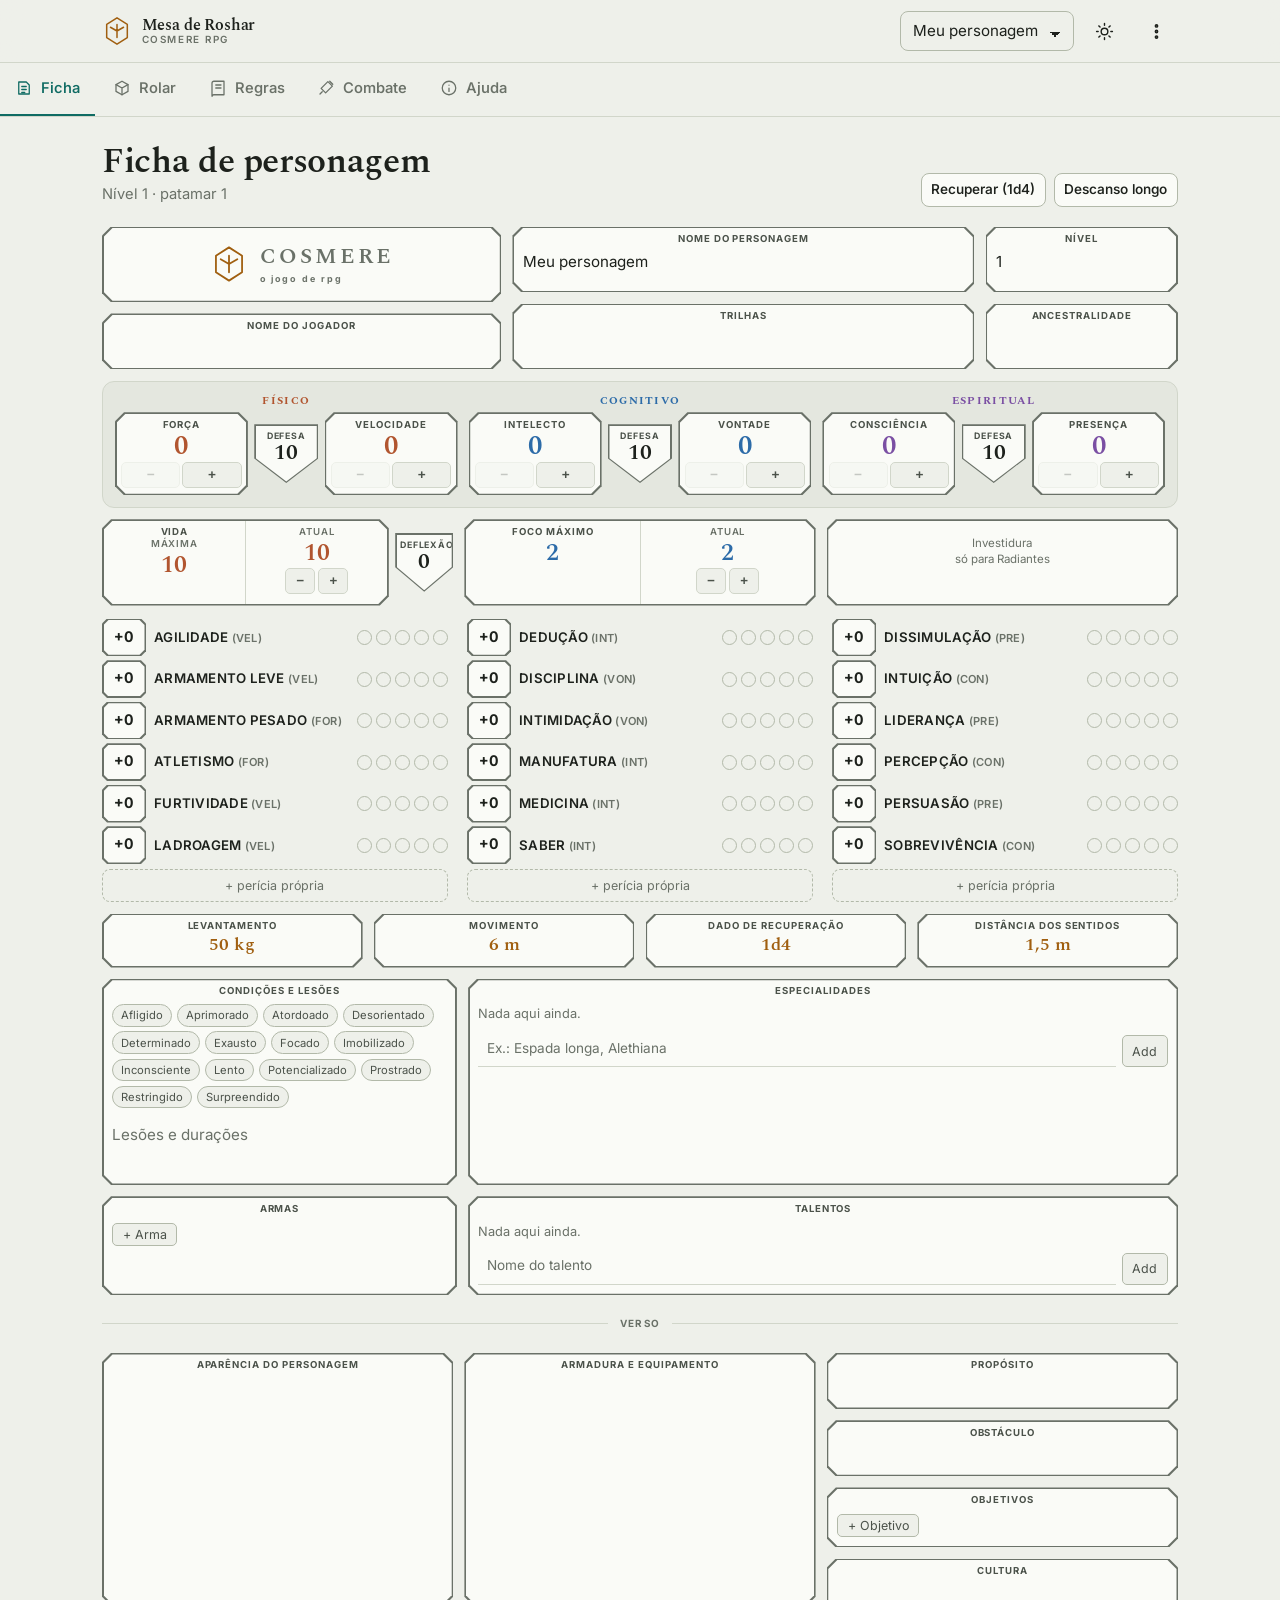
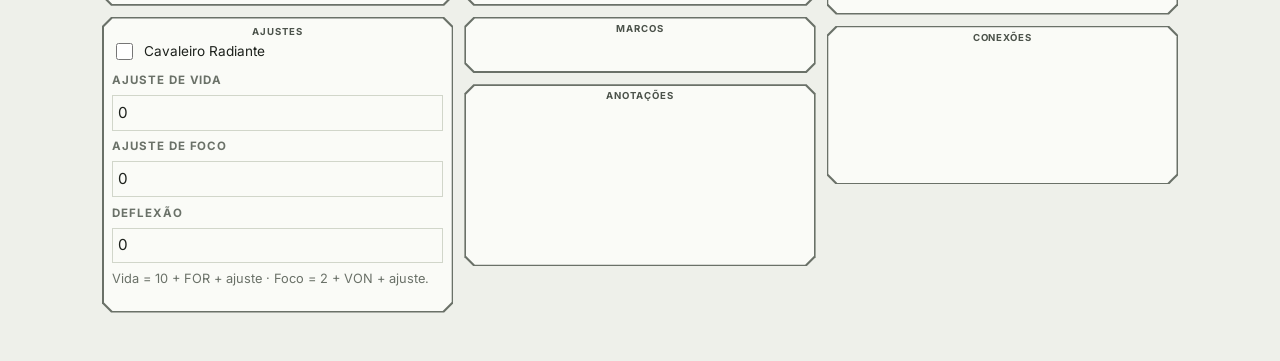
==== app.html @ bac9a742 "Fluxos passam a depender da ordem Radiante, não são todos os dez Cada ordem manipula exatamente dois" ====
<!DOCTYPE html>
<html lang="pt-BR" data-tema="claro">
<head>
<meta charset="utf-8">
<meta name="viewport" content="width=device-width, initial-scale=1, viewport-fit=cover">
<title>Mesa de Roshar</title>
<meta name="description" content="Ficha, rolador, regras e combate do Cosmere RPG, no seu navegador.">
<meta name="theme-color" content="#f6f2ea" media="(prefers-color-scheme: light)">
<meta name="theme-color" content="#17151a" media="(prefers-color-scheme: dark)">
<link rel="icon" href="assets/icone.svg" type="image/svg+xml">
<link rel="manifest" href="manifest.webmanifest">
<link rel="preconnect" href="https://fonts.googleapis.com">
<link rel="preconnect" href="https://fonts.gstatic.com" crossorigin>
<link rel="stylesheet" href="https://fonts.googleapis.com/css2?family=Spectral:ital,wght@0,500;0,600;1,500&amp;family=Inter:wght@400;500;600;700&amp;display=swap">
<link rel="stylesheet" href="assets/css/base.css?v=5">
<link rel="stylesheet" href="assets/css/componentes.css?v=5">
<link rel="stylesheet" href="assets/css/layout.css?v=5">
<link rel="stylesheet" href="assets/css/ficha.css?v=5">
<link rel="stylesheet" href="assets/css/folha.css?v=5">
<script>
  (function () {
    try {
      var salvo = localStorage.getItem('mesa-roshar:tema');
      var escuro = salvo ? salvo === 'escuro'
                         : matchMedia('(prefers-color-scheme: dark)').matches;
      document.documentElement.dataset.tema = escuro ? 'escuro' : 'claro';
    } catch (e) {}
  })();
</script>
</head>
<body>
<a class="pular-para-conteudo" href="#conteudo">Pular para o conteúdo</a>

<header class="cabecalho">
  <div class="envolto cabecalho__linha">
    <a class="marca" href="./">
      <svg class="marca__glifo" viewBox="0 0 32 32" fill="none" stroke="currentColor" stroke-width="1.6" aria-hidden="true">
        <path d="M16 2 27 9v14L16 30 5 23V9z" stroke-linejoin="round"/>
        <path d="M16 9v14M16 16l7-4M16 16l-7-4" stroke-linecap="round"/>
      </svg>
      <span class="marca__texto">
        <b>Mesa de Roshar</b>
        <span>Cosmere RPG</span>
      </span>
    </a>

    <div class="cabecalho__acoes">
      <label class="so-leitor-de-tela" for="seletor-ficha">Personagem ativo</label>
      <select id="seletor-ficha" style="max-width:190px;min-height:40px;padding-block:.35rem"></select>
      <button class="btn btn--fantasma tema" type="button" data-tema-alternar aria-label="Alternar tema claro e escuro">
        <svg class="tema__sol" viewBox="0 0 24 24" fill="none" stroke="currentColor" stroke-width="1.8" aria-hidden="true"><circle cx="12" cy="12" r="4.2"/><path d="M12 2v2M12 20v2M2 12h2M20 12h2M4.9 4.9l1.5 1.5M17.6 17.6l1.5 1.5M19.1 4.9l-1.5 1.5M6.4 17.6l-1.5 1.5" stroke-linecap="round"/></svg>
        <svg class="tema__lua" viewBox="0 0 24 24" fill="none" stroke="currentColor" stroke-width="1.8" aria-hidden="true"><path d="M20 14.5A8.5 8.5 0 0 1 9.5 4a8.5 8.5 0 1 0 10.5 10.5z" stroke-linejoin="round"/></svg>
      </button>
      <button class="btn btn--fantasma" type="button" data-acao="menu" aria-label="Abrir menu" style="width:44px;padding:0">
        <svg viewBox="0 0 24 24" fill="none" stroke="currentColor" stroke-width="2" aria-hidden="true" style="width:19px;height:19px">
          <circle cx="12" cy="5" r="1.4"/><circle cx="12" cy="12" r="1.4"/><circle cx="12" cy="19" r="1.4"/>
        </svg>
      </button>
    </div>
  </div>
</header>

<nav class="navegacao" id="navegacao" aria-label="Seções da mesa">
  <ul class="navegacao__lista envolto" role="tablist">
    <li role="presentation">
      <button class="navegacao__botao" type="button" role="tab" data-aba="ficha" aria-selected="true">
        <svg viewBox="0 0 24 24" fill="none" stroke="currentColor" stroke-width="1.7" aria-hidden="true"><path d="M5 4h10l4 4v12H5z" stroke-linejoin="round"/><path d="M9 10h6M9 14h6M9 18h4" stroke-linecap="round"/></svg>
        Ficha
      </button>
    </li>
    <li role="presentation">
      <button class="navegacao__botao" type="button" role="tab" data-aba="dados" aria-selected="false" tabindex="-1">
        <svg viewBox="0 0 24 24" fill="none" stroke="currentColor" stroke-width="1.7" aria-hidden="true"><path d="M12 3l8 4.5v9L12 21l-8-4.5v-9z" stroke-linejoin="round"/><path d="M12 12l8-4.5M12 12v9M12 12L4 7.5" stroke-linecap="round"/></svg>
        Rolar
      </button>
    </li>
    <li role="presentation">
      <button class="navegacao__botao" type="button" role="tab" data-aba="regras" aria-selected="false" tabindex="-1">
        <svg viewBox="0 0 24 24" fill="none" stroke="currentColor" stroke-width="1.7" aria-hidden="true"><path d="M4 5.5A2.5 2.5 0 0 1 6.5 3H20v18H6.5A2.5 2.5 0 0 0 4 23z" stroke-linejoin="round"/><path d="M9 8h7M9 12h7" stroke-linecap="round"/></svg>
        Regras
      </button>
    </li>
    <li role="presentation">
      <button class="navegacao__botao" type="button" role="tab" data-aba="combate" aria-selected="false" tabindex="-1">
        <svg viewBox="0 0 24 24" fill="none" stroke="currentColor" stroke-width="1.7" aria-hidden="true"><path d="M14.5 3.5l6 6-9 9-6-6z" stroke-linejoin="round"/><path d="M4 20l3-3M17 3l4 4" stroke-linecap="round"/></svg>
        Combate
      </button>
    </li>
    <li role="presentation">
      <button class="navegacao__botao" type="button" role="tab" data-aba="referencia" aria-selected="false" tabindex="-1">
        <svg viewBox="0 0 24 24" fill="none" stroke="currentColor" stroke-width="1.7" aria-hidden="true"><circle cx="12" cy="12" r="9"/><path d="M12 16.5v-4.2M12 8.2h.01" stroke-linecap="round"/></svg>
        Ajuda
      </button>
    </li>
  </ul>
</nav>

<main class="principal envolto" id="conteudo">
  <section class="painel" data-painel="ficha" role="tabpanel" tabindex="-1"></section>
  <section class="painel" data-painel="dados" role="tabpanel" tabindex="-1" hidden></section>
  <section class="painel" data-painel="regras" role="tabpanel" tabindex="-1" hidden></section>
  <section class="painel" data-painel="combate" role="tabpanel" tabindex="-1" hidden></section>
  <section class="painel" data-painel="referencia" role="tabpanel" tabindex="-1" hidden></section>
</main>

<!-- ---------------------------------------------------- construtor -->
<div class="construtor" id="construtor" hidden role="dialog" aria-modal="true" aria-label="Criar personagem">
  <div class="construtor__topo">
    <div class="envolto">
      <div class="construtor__linha">
        <button class="btn btn--fantasma" type="button" data-fechar aria-label="Fechar o construtor"
          style="width:40px;padding:0;min-height:40px">
          <svg viewBox="0 0 24 24" fill="none" stroke="currentColor" stroke-width="2" aria-hidden="true" style="width:18px;height:18px">
            <path d="M6 6l12 12M18 6L6 18" stroke-linecap="round"/></svg>
        </button>
        <h2 data-titulo>Criar personagem</h2>
        <span class="construtor__contagem" data-contagem></span>
      </div>
      <div class="trilho" data-trilho aria-hidden="true"></div>
    </div>
  </div>
  <div class="construtor__corpo" data-corpo></div>
  <div class="construtor__pe">
    <div class="envolto">
      <button class="btn" type="button" data-voltar>Voltar</button>
      <button class="btn btn--principal" type="button" data-avancar>Continuar</button>
    </div>
  </div>
</div>

<!-- ---------------------------------------------------- menu -->
<dialog id="menu">
  <div class="dialogo__cabeca"><h2>Menu</h2></div>
  <div class="dialogo__corpo">
    <div class="pilha">
      <button class="btn btn--principal" data-acao="construtor">Criar personagem (passo a passo)</button>
      <button class="btn btn--ambar" id="menu-rascunho" data-acao="retomar" hidden>Retomar criação pausada</button>
      <button class="btn" data-acao="ficha-branca">Ficha em branco</button>
      <button class="btn" data-acao="duplicar">Duplicar ficha atual</button>
      <hr style="border:none;border-top:1px solid var(--borda);margin:.25rem 0">
      <button class="btn" data-acao="exportar">Exportar tudo (backup)</button>
      <button class="btn" data-acao="importar">Importar backup</button>
      <button class="btn btn--perigo" data-acao="excluir">Excluir ficha atual</button>
    </div>
    <input type="file" id="arquivo-backup" accept=".json,application/json" hidden>
    <p class="campo__dica" style="margin-top:1rem">
      Tudo fica guardado neste aparelho. Faça um backup de vez em quando —
      e outro antes de limpar os dados do navegador.
    </p>
  </div>
  <div class="dialogo__pe">
    <button class="btn" type="button" data-acao="fechar-menu">Fechar</button>
  </div>
</dialog>

<div class="recado" id="recado" role="status" aria-live="polite" data-visivel="false"></div>

<script src="assets/js/tema.js?v=5"></script>
<script type="module" src="assets/js/app.js?v=5"></script>
</body>
</html>
---- assets/css/base.css ----
/* =========================================================================
   Guerra das Tempestades — base: tokens, reset e tipografia
   Paleta de pedra e âmbar. Nada de tela azul: o claro é pergaminho, o
   escuro é ardósia quente, e a luz das tempestades entra só como destaque.
   ========================================================================= */

:root{
  /* --- neutros (claro) ---
     Pedra, não pergaminho: Roshar é rocha lascada e tempestade. O viés
     verde-acinzentado tira o tom de papel velho e faz o âmbar saltar. */
  --papel:        #eef0ea;
  --papel-2:      #e4e7df;
  --superficie:   #fafbf7;
  --superficie-2: #e8ebe3;
  --borda:        #d1d6ca;
  --borda-forte:  #b2b9a9;
  --tinta:        #1d211c;
  --tinta-2:      #4b524a;
  --tinta-3:      #6a7168;

  /* --- acentos --- */
  --ambar:        #a05f10;   /* esferas infundidas */
  --ambar-claro:  #d99a3c;
  --ambar-fundo:  #f6ead2;
  --luz:          #0f6b63;   /* luz das tempestades */
  --luz-clara:    #2f9c93;
  --luz-fundo:    #dfeeeb;
  --granada:      #a3323f;
  --granada-fundo:#f8e4e4;
  --verde:        #3f7d4e;

  /* --- os três reinos, usados nas perícias e defesas --- */
  --fisico:       #b1552f;
  --cognitivo:    #2c6ba8;
  --espiritual:   #7a4fa3;

  /* --- forma --- */
  --r-p: 8px; --r-m: 12px; --r-g: 18px;
  --sombra-1: 0 1px 2px rgba(38,33,27,.06), 0 2px 8px rgba(38,33,27,.05);
  --sombra-2: 0 2px 6px rgba(38,33,27,.08), 0 12px 28px rgba(38,33,27,.09);
  --sombra-3: 0 8px 20px rgba(38,33,27,.12), 0 24px 60px rgba(38,33,27,.16);

  --largura: 1140px;
  --transicao: 160ms cubic-bezier(.2,.7,.3,1);

  /* fontes: o serif dá cara de livro, o sans segura a interface */
  --f-titulo: "Spectral", "Iowan Old Style", "Palatino Linotype", Georgia, serif;
  --f-texto: "Inter", system-ui, -apple-system, "Segoe UI", Roboto, sans-serif;
  --f-num: ui-monospace, "SF Mono", "Cascadia Mono", Menlo, monospace;

  color-scheme: light;
}

/* O tema escuro é ardósia quente, não azul-marinho. */
:root[data-tema="escuro"]{
  --papel:        #17151a;
  --papel-2:      #100e13;
  --superficie:   #201d25;
  --superficie-2: #282430;
  --borda:        #363040;
  --borda-forte:  #4a4356;
  --tinta:        #ece6df;
  --tinta-2:      #b3a99c;
  --tinta-3:      #948b80;

  --ambar:        #e3a44f;
  --ambar-claro:  #f0c078;
  --ambar-fundo:  #33260f;
  --luz:          #4fc4b8;
  --luz-clara:    #7ad9cf;
  --luz-fundo:    #10322f;
  --granada:      #e0707c;
  --granada-fundo:#3a1b20;
  --verde:        #6bbd7f;

  --fisico:       #e08a63;
  --cognitivo:    #79aee6;
  --espiritual:   #b48ede;

  --sombra-1: 0 1px 2px rgba(0,0,0,.4), 0 2px 8px rgba(0,0,0,.3);
  --sombra-2: 0 2px 6px rgba(0,0,0,.45), 0 12px 28px rgba(0,0,0,.4);
  --sombra-3: 0 8px 20px rgba(0,0,0,.5), 0 24px 60px rgba(0,0,0,.55);

  color-scheme: dark;
}

*,*::before,*::after{ box-sizing:border-box }
html{ -webkit-text-size-adjust:100% }
body{
  margin:0;
  background:var(--papel);
  color:var(--tinta);
  font-family:var(--f-texto);
  font-size:16px;
  line-height:1.6;
  -webkit-font-smoothing:antialiased;
  text-rendering:optimizeLegibility;
}
h1,h2,h3,h4{ font-family:var(--f-titulo); font-weight:600; line-height:1.2; margin:0; letter-spacing:-.01em }
h1{ font-size:clamp(2rem, 1.4rem + 2.6vw, 3.4rem) }
h2{ font-size:clamp(1.5rem, 1.2rem + 1.4vw, 2.2rem) }
h3{ font-size:1.2rem }
p{ margin:0 0 1em }
a{ color:var(--luz); text-decoration-thickness:1px; text-underline-offset:2px }
img,svg{ max-width:100%; display:block }

/* Sempre dá pra ver onde o teclado está. */
:focus-visible{ outline:2px solid var(--luz); outline-offset:2px; border-radius:4px }
:where(button,a,input,select,textarea):focus:not(:focus-visible){ outline:none }

.pular-para-conteudo{
  position:absolute; left:-9999px; top:0; z-index:999;
  background:var(--superficie); color:var(--tinta);
  padding:12px 18px; border-radius:0 0 var(--r-m) 0; box-shadow:var(--sombra-2);
}
.pular-para-conteudo:focus{ left:0 }

/* Quem pediu menos movimento, recebe menos movimento. */
@media (prefers-reduced-motion: reduce){
  *,*::before,*::after{ animation-duration:.01ms !important; animation-iteration-count:1 !important;
    transition-duration:.01ms !important; scroll-behavior:auto !important }
}

.so-leitor-de-tela{
  position:absolute; width:1px; height:1px; padding:0; margin:-1px;
  overflow:hidden; clip:rect(0 0 0 0); white-space:nowrap; border:0;
}
.num{ font-variant-numeric:tabular-nums }
---- assets/css/componentes.css ----
/* =========================================================================
   Componentes reutilizáveis
   ========================================================================= */

/* ---------- botões ---------- */
.btn{
  --btn-fundo: var(--superficie);
  --btn-borda: var(--borda-forte);
  --btn-cor: var(--tinta);
  display:inline-flex; align-items:center; justify-content:center; gap:.5em;
  font:inherit; font-weight:550; font-size:.95rem;
  padding:.62em 1.05em; min-height:44px;      /* alvo de toque confortável */
  background:var(--btn-fundo); color:var(--btn-cor);
  border:1px solid var(--btn-borda); border-radius:var(--r-p);
  cursor:pointer; transition:var(--transicao);
  transition-property:background-color,border-color,transform,box-shadow;
  white-space:nowrap; text-decoration:none;
}
.btn:hover{ background:var(--superficie-2); border-color:var(--tinta-3) }
.btn:active{ transform:translateY(1px) }
.btn[disabled],.btn[aria-disabled="true"]{ opacity:.45; pointer-events:none }

.btn--principal{ --btn-fundo:var(--luz); --btn-borda:var(--luz); --btn-cor:#fff }
.btn--principal:hover{ --btn-fundo:var(--luz-clara); --btn-borda:var(--luz-clara) }
:root[data-tema="escuro"] .btn--principal{ --btn-cor:#0a1f1d }

.btn--ambar{ --btn-fundo:var(--ambar); --btn-borda:var(--ambar); --btn-cor:#fff }
.btn--ambar:hover{ --btn-fundo:var(--ambar-claro); --btn-borda:var(--ambar-claro) }
:root[data-tema="escuro"] .btn--ambar{ --btn-cor:#2b1d06 }

.btn--fantasma{ --btn-fundo:transparent; --btn-borda:transparent }
.btn--fantasma:hover{ --btn-fundo:var(--superficie-2); --btn-borda:var(--borda) }
.btn--perigo{ --btn-cor:var(--granada); --btn-borda:color-mix(in srgb,var(--granada) 40%,transparent) }
.btn--perigo:hover{ --btn-fundo:var(--granada-fundo) }
.btn--pequeno{ min-height:34px; padding:.35em .7em; font-size:.85rem }

.btn--bloco{ width:100% }

/* ---------- cartões ---------- */
.cartao{
  background:var(--superficie); border:1px solid var(--borda);
  border-radius:var(--r-m); box-shadow:var(--sombra-1);
}
.cartao__cabeca{
  display:flex; align-items:center; gap:.6rem;
  padding:.85rem 1.1rem; border-bottom:1px solid var(--borda);
}
.cartao__cabeca h3{ font-size:.78rem; font-family:var(--f-texto); font-weight:700;
  text-transform:uppercase; letter-spacing:.09em; color:var(--tinta-3) }
.cartao__fonte{ margin-left:auto; font-size:.75rem; color:var(--tinta-3) }
.cartao__corpo{ padding:1.1rem }

/* ---------- campos ---------- */
.campo{ display:block }
.campo__rotulo{
  display:block; font-size:.72rem; font-weight:700; letter-spacing:.08em;
  text-transform:uppercase; color:var(--tinta-3); margin-bottom:.35rem;
}
.campo__dica{ font-size:.8rem; color:var(--tinta-3); margin-top:.35rem }
input,select,textarea{
  width:100%; font:inherit; font-size:.95rem; color:var(--tinta);
  background:var(--papel); border:1px solid var(--borda-forte);
  border-radius:var(--r-p); padding:.6em .75em; min-height:44px;
  transition:border-color var(--transicao), box-shadow var(--transicao);
}
textarea{ min-height:96px; resize:vertical; line-height:1.6 }
input:focus,select:focus,textarea:focus{
  outline:none; border-color:var(--luz);
  box-shadow:0 0 0 3px color-mix(in srgb, var(--luz) 20%, transparent);
}
input::placeholder,textarea::placeholder{ color:var(--tinta-3) }
select{
  appearance:none; padding-right:2.2rem; cursor:pointer;
  background-image:linear-gradient(45deg,transparent 50%,currentColor 50%),
                   linear-gradient(135deg,currentColor 50%,transparent 50%);
  background-position:calc(100% - 1.1rem) 1.25rem, calc(100% - .8rem) 1.25rem;
  background-size:5px 5px; background-repeat:no-repeat;
}

/* ---------- etiquetas ---------- */
.etiqueta{
  display:inline-flex; align-items:center; gap:.4em;
  font-size:.8rem; font-weight:600; padding:.28em .7em;
  border-radius:999px; border:1px solid var(--borda-forte);
  background:var(--superficie); color:var(--tinta-2);
}
.etiqueta--luz{ background:var(--luz-fundo); border-color:color-mix(in srgb,var(--luz) 45%,transparent); color:var(--luz) }
.etiqueta--ambar{ background:var(--ambar-fundo); border-color:color-mix(in srgb,var(--ambar) 45%,transparent); color:var(--ambar) }
.etiqueta--granada{ background:var(--granada-fundo); border-color:color-mix(in srgb,var(--granada) 45%,transparent); color:var(--granada) }

/* botão-etiqueta (alternável) */
.alternavel{
  font:inherit; cursor:pointer; min-height:36px;
  transition:var(--transicao); transition-property:background-color,border-color,color;
}
.alternavel:hover{ border-color:var(--tinta-3) }
.alternavel[aria-pressed="true"]{
  background:var(--luz); border-color:var(--luz); color:#fff;
}
:root[data-tema="escuro"] .alternavel[aria-pressed="true"]{ color:#0a1f1d }

/* ---------- estados vazios ---------- */
.vazio{ text-align:center; padding:2.5rem 1.25rem; color:var(--tinta-3) }
.vazio strong{ display:block; font-family:var(--f-titulo); font-size:1.15rem; color:var(--tinta-2); margin-bottom:.4rem }
.vazio p{ max-width:44ch; margin:0 auto 1rem; font-size:.9rem }

/* ---------- aviso ---------- */
.aviso{
  display:flex; gap:.75rem; padding:.85rem 1rem;
  border:1px solid color-mix(in srgb,var(--ambar) 35%,transparent);
  background:var(--ambar-fundo); border-radius:var(--r-m);
  font-size:.88rem; color:var(--tinta-2);
}
.aviso svg{ flex:none; width:20px; height:20px; color:var(--ambar) }

/* ---------- recado flutuante ---------- */
.recado{
  position:fixed; left:50%; bottom:calc(84px + env(safe-area-inset-bottom)); z-index:400;
  transform:translate(-50%,10px); opacity:0; pointer-events:none;
  background:var(--tinta); color:var(--papel);
  padding:.65rem 1.15rem; border-radius:999px; font-size:.88rem; font-weight:550;
  box-shadow:var(--sombra-3); transition:var(--transicao); transition-property:opacity,transform;
}
.recado[data-visivel="true"]{ opacity:1; transform:translate(-50%,0) }
@media (min-width:900px){ .recado{ bottom:24px } }

/* ---------- diálogo ---------- */
dialog{
  border:1px solid var(--borda); border-radius:var(--r-g); padding:0;
  background:var(--superficie); color:var(--tinta);
  box-shadow:var(--sombra-3); max-width:min(560px,calc(100vw - 2rem)); width:100%;
}
dialog::backdrop{ background:rgba(20,16,12,.55); backdrop-filter:blur(3px) }
.dialogo__cabeca{ display:flex; align-items:center; gap:.75rem; padding:1.1rem 1.25rem .5rem }
.dialogo__cabeca h2{ font-size:1.25rem }
.dialogo__corpo{ padding:.5rem 1.25rem 1.25rem }
.dialogo__pe{ display:flex; gap:.6rem; justify-content:flex-end; padding:0 1.25rem 1.25rem }

/* ---------- barra de progresso ---------- */
.medidor{ height:6px; background:var(--superficie-2); border-radius:99px; overflow:hidden }
.medidor > i{ display:block; height:100%; border-radius:99px; transition:width 320ms cubic-bezier(.2,.7,.3,1) }

/* O "×" de remover dentro de uma etiqueta precisa de área de toque própria,
   senão vira um alvo de 10 px. */
.etiqueta button{
  display:grid; place-items:center;
  width:22px; height:22px; margin:-2px -6px -2px 0;
  border:none; background:none; cursor:pointer;
  color:var(--tinta-3); font-size:1rem; line-height:1; border-radius:50%;
}
.etiqueta button:hover{ background:var(--granada-fundo); color:var(--granada) }
---- assets/css/layout.css ----
/* =========================================================================
   Layout: casca do site, navegação e grades
   ========================================================================= */

.envolto{ width:100%; max-width:var(--largura); margin-inline:auto; padding-inline:clamp(1rem,4vw,2rem) }

/* ---------- cabeçalho ---------- */
.cabecalho{
  position:sticky; top:0; z-index:100;
  background:color-mix(in srgb, var(--papel) 88%, transparent);
  backdrop-filter:saturate(1.4) blur(12px);
  border-bottom:1px solid var(--borda);
}
.cabecalho__linha{ display:flex; align-items:center; gap:1rem; height:62px }

.marca{ display:flex; align-items:center; gap:.6rem; text-decoration:none; color:inherit; flex:none }
.marca__glifo{ width:30px; height:30px; flex:none; color:var(--ambar) }
.marca__texto{ display:flex; flex-direction:column; line-height:1.05 }
.marca__texto b{ font-family:var(--f-titulo); font-size:1.02rem; font-weight:600; letter-spacing:-.01em }
.marca__texto span{ font-size:.62rem; text-transform:uppercase; letter-spacing:.16em; color:var(--tinta-3); font-weight:600 }

.cabecalho__acoes{ margin-left:auto; display:flex; align-items:center; gap:.5rem }

/* botão de tema */
.tema{ width:44px; height:44px; padding:0; border-radius:var(--r-p) }
.tema svg{ width:19px; height:19px }
:root:not([data-tema="escuro"]) .tema__lua{ display:none }
:root[data-tema="escuro"] .tema__sol{ display:none }

/* ---------- navegação do app ---------- */
.navegacao{ border-bottom:1px solid var(--borda); background:var(--papel) }
.navegacao__lista{
  display:flex; gap:.15rem; margin:0; padding:0; list-style:none;
  overflow-x:auto; scrollbar-width:none;
}
.navegacao__lista::-webkit-scrollbar{ display:none }
.navegacao__botao{
  display:flex; align-items:center; gap:.5rem;
  background:none; border:none; border-bottom:2px solid transparent;
  font:inherit; font-size:.92rem; font-weight:550; color:var(--tinta-3);
  padding:.85rem .95rem; cursor:pointer; white-space:nowrap;
  transition:color var(--transicao), border-color var(--transicao);
}
.navegacao__botao svg{ width:18px; height:18px; flex:none }
.navegacao__botao:hover{ color:var(--tinta) }
.navegacao__botao[aria-selected="true"]{ color:var(--luz); border-bottom-color:var(--luz) }

/* No celular a navegação vai pro rodapé, onde o polegar alcança. */
@media (max-width:719px){
  .navegacao{
    position:fixed; bottom:0; left:0; right:0; z-index:100;
    border-top:1px solid var(--borda); border-bottom:none;
    padding-bottom:env(safe-area-inset-bottom);
    background:color-mix(in srgb, var(--papel) 94%, transparent);
    backdrop-filter:blur(12px);
  }
  .navegacao__lista{ overflow:visible }
  .navegacao__botao{
    flex:1; flex-direction:column; gap:.15rem; padding:.5rem .2rem;
    font-size:.66rem; letter-spacing:.01em; border-bottom:none; border-top:2px solid transparent;
  }
  .navegacao__botao[aria-selected="true"]{ border-top-color:var(--luz) }
  .navegacao__botao svg{ width:21px; height:21px }
  body{ padding-bottom:72px }
}

/* ---------- painéis ---------- */
.principal{ padding-block:1.5rem 3rem }
.painel[hidden]{ display:none }
.painel{ animation:surgir 220ms cubic-bezier(.2,.7,.3,1) }
@keyframes surgir{ from{ opacity:0; transform:translateY(6px) } to{ opacity:1; transform:none } }

.painel__cabeca{ display:flex; align-items:flex-end; gap:1rem; flex-wrap:wrap; margin-bottom:1.25rem }
.painel__cabeca h2{ margin:0 }
.painel__cabeca p{ margin:0; color:var(--tinta-3); font-size:.92rem }
.painel__acoes{ margin-left:auto; display:flex; gap:.5rem; flex-wrap:wrap }

/* ---------- grades ---------- */
.grade{ display:grid; gap:1rem }
.grade--2{ grid-template-columns:repeat(auto-fit,minmax(260px,1fr)) }
.grade--3{ grid-template-columns:repeat(auto-fit,minmax(210px,1fr)) }
.grade--ficha{ grid-template-columns:1fr; align-items:start }
@media (min-width:980px){ .grade--ficha{ grid-template-columns:minmax(0,1.05fr) minmax(0,.95fr) } }

.linha{ display:flex; flex-wrap:wrap; gap:.5rem; align-items:center }
.pilha{ display:grid; gap:.75rem }

/* ---------- rodapé ---------- */
.rodape{ border-top:1px solid var(--borda); margin-top:3rem; padding-block:2rem 3rem; color:var(--tinta-3); font-size:.86rem }
.rodape a{ color:var(--tinta-2) }
.rodape__linha{ display:flex; gap:1.5rem; flex-wrap:wrap; align-items:center }

/* Numa tela estreita o seletor de personagem espremia os botões de ícone
   até 23 px de largura. O seletor encolhe; os botões, não. */
.cabecalho__acoes > .btn{ flex:none }
.cabecalho__acoes > select{ min-width:0; flex:1 1 auto }
@media (max-width:479px){
  .cabecalho__acoes > select{ max-width:120px }
  .marca__texto span{ display:none }
}
---- assets/css/ficha.css ----
/* =========================================================================
   Peças do jogo: recursos, atributos, perícias, dados, combate
   ========================================================================= */

/* ---------- vida / foco / investidura ---------- */
.vitais{ display:grid; grid-template-columns:repeat(3,1fr); gap:.65rem }
.vital{
  --cor:var(--tinta-2);
  position:relative; padding:.8rem .7rem .7rem; text-align:center;
  background:var(--superficie-2); border:1px solid var(--borda); border-radius:var(--r-m);
}
.vital--vida{ --cor:var(--fisico) }
.vital--foco{ --cor:var(--cognitivo) }
.vital--investidura{ --cor:var(--espiritual) }
.vital__nome{ display:block; font-size:.66rem; font-weight:700; letter-spacing:.1em; text-transform:uppercase; color:var(--tinta-3) }
.vital__valor{ display:block; font-size:1.9rem; font-weight:700; line-height:1.1; color:var(--cor); font-family:var(--f-titulo) }
.vital__max{ display:block; font-size:.75rem; color:var(--tinta-3); margin-bottom:.5rem }
.vital .medidor > i{ background:var(--cor) }
.vital__botoes{ display:flex; gap:.35rem; margin-top:.6rem }
.vital__botoes button{
  flex:1; min-height:36px; font-size:1.05rem; font-weight:700; line-height:1;
  background:var(--superficie); color:var(--tinta-2);
  border:1px solid var(--borda); border-radius:var(--r-p); cursor:pointer;
  transition:var(--transicao); transition-property:background-color,color,border-color;
}
.vital__botoes button:hover{ background:var(--cor); border-color:var(--cor); color:#fff }
.vital--desligado{ display:grid; place-items:center; color:var(--tinta-3); font-size:.75rem; text-align:center; line-height:1.4 }

/* ---------- atributos ---------- */
.atributos{ display:grid; grid-template-columns:repeat(3,1fr); gap:.6rem }
.atributo{
  --cor:var(--tinta-2);
  text-align:center; padding:.7rem .4rem; border-radius:var(--r-m);
  background:var(--superficie-2); border:1px solid var(--borda);
}
.atributo[data-reino="fisico"]{ --cor:var(--fisico) }
.atributo[data-reino="cognitivo"]{ --cor:var(--cognitivo) }
.atributo[data-reino="espiritual"]{ --cor:var(--espiritual) }
.atributo__nome{ display:block; font-size:.64rem; font-weight:700; letter-spacing:.09em; text-transform:uppercase; color:var(--tinta-3) }
.atributo__valor{ display:block; font-size:1.75rem; font-weight:700; line-height:1.15; color:var(--cor); font-family:var(--f-titulo) }
.atributo__botoes{ display:flex; gap:.3rem; margin-top:.45rem }
.atributo__botoes button{
  flex:1; min-height:32px; font-weight:700; line-height:1; font-size:.95rem;
  background:var(--superficie); color:var(--tinta-2);
  border:1px solid var(--borda); border-radius:6px; cursor:pointer; transition:var(--transicao);
}
.atributo__botoes button:hover:not([disabled]){ background:var(--cor); border-color:var(--cor); color:#fff }
.atributo__botoes button[disabled]{ opacity:.35; cursor:default }

/* ---------- defesas ---------- */
.defesas{ display:grid; grid-template-columns:repeat(3,1fr); gap:.6rem }
.defesa{
  --cor:var(--tinta-2);
  text-align:center; padding:.75rem .4rem; border-radius:var(--r-m);
  background:var(--superficie-2); border:1px solid var(--borda);
}
.defesa[data-reino="fisico"]{ --cor:var(--fisico) }
.defesa[data-reino="cognitivo"]{ --cor:var(--cognitivo) }
.defesa[data-reino="espiritual"]{ --cor:var(--espiritual) }
.defesa__nome{ display:block; font-size:.64rem; font-weight:700; letter-spacing:.09em; text-transform:uppercase; color:var(--tinta-3) }
.defesa__valor{ display:block; font-size:1.6rem; font-weight:700; color:var(--cor); font-family:var(--f-titulo); line-height:1.2 }

/* ---------- estatísticas menores ---------- */
.derivados{ display:grid; grid-template-columns:repeat(auto-fit,minmax(104px,1fr)); gap:.6rem }
.derivado{ padding:.6rem .7rem; border-radius:var(--r-p); background:var(--superficie-2); border:1px solid var(--borda) }
.derivado__nome{ display:block; font-size:.62rem; font-weight:700; letter-spacing:.08em; text-transform:uppercase; color:var(--tinta-3) }
.derivado__valor{ display:block; font-size:1rem; font-weight:650; color:var(--ambar) }

/* ---------- perícias ---------- */
.grupo-pericias + .grupo-pericias{ margin-top:1.1rem }
.grupo-pericias__titulo{
  font-size:.68rem; font-weight:700; letter-spacing:.1em; text-transform:uppercase;
  padding-left:.6rem; border-left:3px solid currentColor; margin-bottom:.4rem;
}
.grupo-pericias[data-reino="fisico"] .grupo-pericias__titulo{ color:var(--fisico) }
.grupo-pericias[data-reino="cognitivo"] .grupo-pericias__titulo{ color:var(--cognitivo) }
.grupo-pericias[data-reino="espiritual"] .grupo-pericias__titulo{ color:var(--espiritual) }
.grupo-pericias[data-reino="fluxo"] .grupo-pericias__titulo{ color:var(--ambar) }

.pericia{
  display:flex; align-items:center; gap:.6rem;
  padding:.3rem .5rem; border-radius:var(--r-p);
  transition:background-color var(--transicao);
}
.pericia:hover{ background:var(--superficie-2) }
.pericia__nome{ flex:1; min-width:0; font-size:.92rem; font-weight:500;
  overflow:hidden; text-overflow:ellipsis; white-space:nowrap }
.pericia__nome small{ color:var(--tinta-3); font-size:.68rem; font-weight:600; letter-spacing:.05em; margin-left:.35rem }

/* Os pontinhos mostram a graduação de relance, como na ficha de papel. */
.pericia__pontos{ display:flex; gap:3px; flex:none }
.pericia__pontos i{
  width:9px; height:9px; border-radius:50%;
  border:1.5px solid var(--borda-forte); background:transparent;
}
.pericia__pontos i.cheio{ background:var(--luz); border-color:var(--luz) }
.pericia__passos{ display:flex; gap:.2rem; flex:none }
.pericia__passos button{
  width:28px; height:28px; border-radius:6px; line-height:1; font-weight:700; font-size:.9rem;
  background:var(--superficie-2); color:var(--tinta-2); border:1px solid var(--borda); cursor:pointer;
  transition:var(--transicao);
}
.pericia__passos button:hover:not([disabled]){ background:var(--luz); border-color:var(--luz); color:#fff }
.pericia__passos button[disabled]{ opacity:.3; cursor:default }
.pericia__mod{
  flex:none; min-width:52px; padding:.35rem 0; text-align:center;
  font-weight:700; font-size:.92rem; border-radius:var(--r-p);
  background:var(--superficie-2); border:1px solid var(--borda-forte); color:var(--tinta);
  cursor:pointer; transition:var(--transicao); font-family:inherit;
}
button.pericia__mod:hover{ background:var(--luz); border-color:var(--luz); color:#fff }

/* ---------- resultado do dado ---------- */
.resultado{
  position:relative; overflow:hidden; text-align:center;
  padding:1.5rem 1rem; border-radius:var(--r-g);
  background:var(--superficie); border:1px solid var(--borda); box-shadow:var(--sombra-2);
}
.resultado::before{
  content:""; position:absolute; inset:0;
  background:radial-gradient(70% 90% at 50% -10%, color-mix(in srgb,var(--luz) 12%,transparent), transparent 70%);
}
.resultado > *{ position:relative }
.resultado__rotulo{ font-size:.8rem; font-weight:600; color:var(--tinta-3); letter-spacing:.02em; min-height:1.2em }
.resultado__total{ font-family:var(--f-titulo); font-size:clamp(3rem,2rem + 4vw,4.4rem); font-weight:600; line-height:1.05; color:var(--tinta) }
.resultado__conta{ font-size:.85rem; color:var(--tinta-2); font-family:var(--f-num) }
.resultado[data-critico="alto"] .resultado__total{ color:var(--ambar) }
.resultado[data-critico="baixo"] .resultado__total{ color:var(--granada) }
.resultado__selo{
  display:inline-flex; align-items:center; gap:.4rem; margin-top:.7rem;
  padding:.32rem .85rem; border-radius:999px; font-size:.8rem; font-weight:650;
}
.resultado__selo[data-tipo="O"]{ background:var(--ambar-fundo); color:var(--ambar); border:1px solid color-mix(in srgb,var(--ambar) 40%,transparent) }
.resultado__selo[data-tipo="C"]{ background:var(--granada-fundo); color:var(--granada); border:1px solid color-mix(in srgb,var(--granada) 40%,transparent) }

.teclado-dados{ display:grid; grid-template-columns:repeat(4,1fr); gap:.5rem }
.teclado-dados button{
  min-height:52px; font-weight:650; font-size:.95rem; font-family:inherit;
  background:var(--superficie); border:1px solid var(--borda); border-radius:var(--r-p);
  color:var(--tinta); cursor:pointer; transition:var(--transicao);
}
.teclado-dados button:hover{ background:var(--luz-fundo); border-color:var(--luz); color:var(--luz) }

.contadores{ display:flex; gap:.4rem; align-items:center }
.contadores__valor{ min-width:1.6rem; text-align:center; font-weight:700 }

.historico{ display:grid; gap:.4rem; max-height:340px; overflow:auto }
.historico__item{
  display:flex; align-items:center; gap:.75rem; padding:.5rem .7rem;
  background:var(--superficie-2); border:1px solid var(--borda); border-radius:var(--r-p);
}
.historico__total{ font-family:var(--f-titulo); font-size:1.25rem; font-weight:600; min-width:2.2rem; text-align:center; color:var(--luz) }
.historico__desc{ flex:1; min-width:0; font-size:.82rem; color:var(--tinta-2); line-height:1.35 }
.historico__desc b{ display:block; color:var(--tinta); font-size:.88rem; font-weight:600 }
.historico__hora{ font-size:.72rem; color:var(--tinta-3); flex:none }

/* ---------- busca de regras ---------- */
.busca{ position:relative }
.busca input{ padding-left:2.6rem }
.busca svg{ position:absolute; left:.85rem; top:50%; transform:translateY(-50%); width:18px; height:18px; color:var(--tinta-3); pointer-events:none }

.achado{ padding:.9rem 1rem; background:var(--superficie); border:1px solid var(--borda); border-radius:var(--r-m) }
.achado + .achado{ margin-top:.6rem }
.achado__cabeca{ display:flex; align-items:center; gap:.5rem; flex-wrap:wrap; margin-bottom:.5rem }
.achado__trecho{ font-size:.88rem; line-height:1.65; color:var(--tinta-2); white-space:pre-wrap;
  max-height:8.5em; overflow:hidden; transition:max-height 200ms }
.achado__trecho[data-aberto="true"]{ max-height:none }
.achado__trecho mark{ background:color-mix(in srgb,var(--ambar) 28%,transparent); color:inherit; border-radius:3px; padding:0 .15em; font-weight:600 }

/* ---------- combate ---------- */
.faixa-turno{
  display:flex; align-items:center; gap:.75rem;
  font-size:.7rem; font-weight:700; letter-spacing:.1em; text-transform:uppercase;
  color:var(--tinta-3); margin:1.1rem 0 .5rem;
}
.faixa-turno::after{ content:""; flex:1; height:1px; background:var(--borda) }

.combatente{
  display:flex; align-items:center; gap:.6rem; padding:.55rem .7rem;
  background:var(--superficie); border:1px solid var(--borda);
  border-left:3px solid var(--tinta-3); border-radius:var(--r-p);
}
.combatente + .combatente{ margin-top:.45rem }
.combatente[data-lado="pj"]{ border-left-color:var(--luz) }
.combatente[data-lado="pnj"]{ border-left-color:var(--fisico) }
.combatente[data-feito="true"]{ opacity:.5 }
.combatente__nome{ flex:1; min-width:0; font-weight:600; font-size:.92rem;
  overflow:hidden; text-overflow:ellipsis; white-space:nowrap }
.combatente__nome small{ display:block; font-weight:500; font-size:.7rem; color:var(--tinta-3) }
.combatente__vida{ display:flex; align-items:center; gap:.25rem; flex:none }
.combatente__vida input{ width:56px; min-height:34px; text-align:center; padding:.2rem; font-size:.85rem; font-weight:600 }
.combatente__vida span{ font-size:.75rem; color:var(--tinta-3) }
.combatente__icone{
  width:34px; height:34px; flex:none; display:grid; place-items:center;
  border-radius:var(--r-p); border:1px solid var(--borda); background:var(--superficie-2);
  color:var(--tinta-2); cursor:pointer; font-size:.9rem; transition:var(--transicao);
}
.combatente__icone:hover{ border-color:var(--tinta-3) }
.combatente__icone[aria-pressed="true"]{ background:var(--granada-fundo); border-color:var(--granada); color:var(--granada) }

/* ---------- construtor ---------- */
.construtor{ position:fixed; inset:0; z-index:300; background:var(--papel); display:flex; flex-direction:column }
.construtor[hidden]{ display:none }
.construtor__topo{ border-bottom:1px solid var(--borda); background:var(--superficie); padding:.85rem 0 }
.construtor__linha{ display:flex; align-items:center; gap:.75rem; margin-bottom:.7rem }
.construtor__linha h2{ font-size:1.15rem }
.construtor__contagem{ margin-left:auto; font-size:.78rem; color:var(--tinta-3); font-weight:600 }
.trilho{ display:flex; gap:3px }
.trilho i{ flex:1; height:4px; border-radius:99px; background:var(--borda); transition:background-color var(--transicao) }
.trilho i[data-estado="feito"]{ background:var(--luz) }
.trilho i[data-estado="agora"]{ background:var(--ambar) }
.construtor__corpo{ flex:1; overflow-y:auto; padding-block:1.5rem 2rem }
.construtor__pe{ border-top:1px solid var(--borda); background:var(--superficie);
  padding:.85rem 0 calc(.85rem + env(safe-area-inset-bottom)) }
.construtor__pe .envolto{ display:flex; gap:.65rem }
.construtor__pe .btn{ flex:1; min-height:48px }

.escolhas{ display:grid; gap:.7rem }
@media (min-width:700px){ .escolhas--duas{ grid-template-columns:1fr 1fr } }
.escolha{
  display:block; width:100%; text-align:left; cursor:pointer;
  padding:.95rem 1.05rem; border-radius:var(--r-m);
  background:var(--superficie); border:1px solid var(--borda); color:inherit;
  font:inherit; transition:var(--transicao);
  transition-property:border-color,background-color,box-shadow;
}
.escolha:hover{ border-color:var(--borda-forte); background:var(--superficie-2) }
.escolha[aria-pressed="true"]{
  border-color:var(--luz); background:var(--luz-fundo);
  box-shadow:inset 0 0 0 1px var(--luz);
}
.escolha__titulo{ display:flex; align-items:baseline; gap:.6rem; font-weight:650; font-size:1rem; font-family:var(--f-titulo) }
.escolha__fonte{ margin-left:auto; font-size:.72rem; color:var(--tinta-3); font-weight:500; font-family:var(--f-texto) }
.escolha__texto{ font-size:.87rem; color:var(--tinta-2); margin-top:.3rem; line-height:1.55 }
.escolha__meta{ font-size:.8rem; color:var(--luz); font-weight:600; margin-top:.4rem }

.placar{
  position:sticky; top:0; z-index:5; margin-bottom:1rem;
  display:flex; align-items:center; gap:.75rem; padding:.7rem .9rem;
  background:var(--superficie); border:1px solid var(--borda); border-radius:var(--r-m);
  box-shadow:var(--sombra-1);
}
.placar__valor{ font-family:var(--f-titulo); font-size:1.5rem; font-weight:600; line-height:1 }
.placar[data-estado="pronto"] .placar__valor{ color:var(--verde) }
.placar[data-estado="excedido"] .placar__valor{ color:var(--granada) }
.placar__rotulo{ font-size:.72rem; font-weight:700; letter-spacing:.08em; text-transform:uppercase; color:var(--tinta-3) }

.revisao dl{ display:grid; grid-template-columns:auto 1fr; gap:.45rem 1rem; margin:0; font-size:.92rem }
.revisao dt{ font-size:.7rem; font-weight:700; letter-spacing:.08em; text-transform:uppercase; color:var(--tinta-3); padding-top:.15rem }
.revisao dd{ margin:0; font-weight:600 }

/* ---------- zona de importação ---------- */
.solta{
  border:2px dashed var(--borda-forte); border-radius:var(--r-g);
  padding:2rem 1.25rem; text-align:center; transition:var(--transicao);
  background:var(--superficie-2);
}
.solta[data-ativo="true"]{ border-color:var(--luz); background:var(--luz-fundo) }
.solta svg{ width:34px; height:34px; margin:0 auto .75rem; color:var(--tinta-3) }

/* No celular os passos de +/− crescem: no meio da sessão ninguém quer errar
   o toque num alvo de 28 px. */
@media (max-width: 719px){
  .pericia__passos button{ width:36px; height:36px; font-size:1rem }
  .pericia__mod{ min-width:58px; padding-block:.5rem }
  .atributo__botoes button{ min-height:38px }
  .vital__botoes button{ min-height:40px }
  .combatente__icone{ width:38px; height:38px }
  .pericia{ padding-block:.4rem }
}
---- assets/css/folha.css ----
/* =========================================================================
   folha.css — a ficha no layout da ficha oficial

   A ficha impressa usa caixas de canto chanfrado, escudos para as defesas e
   uma faixa cinza atrás dos atributos. Reproduzimos isso com clip-path: a
   moldura é uma caixa chanfrada preenchida com a cor da linha, e dentro dela
   outra caixa chanfrada com a cor da superfície — a diferença de 1,5 px vira
   a borda.
   ========================================================================= */

.folha{ display:grid; gap:.7rem }

/* ---------- moldura chanfrada ---------- */
.moldura{
  --corte:9px;
  --chanfro:polygon(
    var(--corte) 0, calc(100% - var(--corte)) 0,
    100% var(--corte), 100% calc(100% - var(--corte)),
    calc(100% - var(--corte)) 100%, var(--corte) 100%,
    0 calc(100% - var(--corte)), 0 var(--corte));
  background:var(--tinta-3);
  clip-path:var(--chanfro);
  padding:1.5px;
}
.moldura > * {
  background:var(--superficie);
  clip-path:var(--chanfro);
  height:100%;
}
.moldura--pequena{ --corte:6px }

/* rótulo no topo da caixa, como na ficha impressa */
.rotulo{
  display:block; text-align:center;
  font-size:.6rem; font-weight:700; letter-spacing:.1em; text-transform:uppercase;
  color:var(--tinta-2); padding:.3rem .4rem .15rem; line-height:1.25;
}
.rotulo--fraco{ color:var(--tinta-3); font-weight:600 }

/* campo sem borda dentro de uma moldura */
.folha input,
.folha textarea{
  border:none; background:none; border-radius:0; min-height:0;
  padding:.15rem .55rem .45rem; width:100%; font-size:.95rem;
}
.folha input:focus,
.folha textarea:focus{ outline:2px solid var(--luz); outline-offset:-2px; box-shadow:none }
.folha textarea{ padding:.35rem .55rem; line-height:1.55; resize:none }

/* ---------- cabeçalho ---------- */
.folha__topo{ display:grid; gap:.7rem; grid-template-columns:1fr }
@media (min-width:820px){ .folha__topo{ grid-template-columns:minmax(0,.9fr) minmax(0,1.5fr) } }

.folha__marca{
  display:flex; align-items:center; gap:.75rem; justify-content:center;
  padding:.9rem 1rem;
}
.folha__marca svg{ width:38px; height:38px; flex:none; color:var(--ambar) }
.folha__marca b{
  font-family:var(--f-titulo); font-size:1.35rem; font-weight:600;
  letter-spacing:.14em; line-height:1; display:block;
}
.folha__marca span{
  display:block; font-size:.56rem; font-weight:700; letter-spacing:.24em;
  color:var(--tinta-3); margin-top:.25rem;
}
.folha__identidade{ display:grid; grid-template-columns:minmax(0,2.4fr) minmax(0,1fr); gap:.7rem }
.folha__pilha{ display:grid; gap:.7rem; align-content:start }

/* ---------- faixa dos atributos ---------- */
.faixa-atributos{
  display:grid; gap:.7rem; padding:.75rem;
  grid-template-columns:1fr; border-radius:var(--r-m);
  background:
    linear-gradient(var(--papel-2), var(--papel-2)),
    repeating-linear-gradient(112deg, transparent 0 14px, color-mix(in srgb,var(--tinta) 3%,transparent) 14px 15px);
  border:1px solid var(--borda);
}
@media (min-width:760px){ .faixa-atributos{ grid-template-columns:repeat(3,1fr) } }

.reino__nome{
  text-align:center; font-size:.68rem; font-weight:700;
  letter-spacing:.12em; text-transform:uppercase; margin-bottom:.35rem;
}
.reino[data-reino="fisico"] .reino__nome{ color:var(--fisico) }
.reino[data-reino="cognitivo"] .reino__nome{ color:var(--cognitivo) }
.reino[data-reino="espiritual"] .reino__nome{ color:var(--espiritual) }

.reino__linha{ display:grid; grid-template-columns:1fr auto 1fr; gap:.4rem; align-items:start }

.atr-caixa{ text-align:center }
.atr-caixa .rotulo{ padding-bottom:0 }
.atr-caixa__valor{
  display:block; font-family:var(--f-titulo); font-size:1.7rem; font-weight:600;
  line-height:1.1; padding-top:.1rem;
}
.reino[data-reino="fisico"] .atr-caixa__valor{ color:var(--fisico) }
.reino[data-reino="cognitivo"] .atr-caixa__valor{ color:var(--cognitivo) }
.reino[data-reino="espiritual"] .atr-caixa__valor{ color:var(--espiritual) }
.atr-caixa__passos{ display:flex; gap:2px; padding:0 .3rem .35rem }
.atr-caixa__passos button{
  flex:1; min-height:26px; font-weight:700; font-size:.85rem; line-height:1;
  border:1px solid var(--borda); background:var(--papel);
  color:var(--tinta-2); border-radius:5px; cursor:pointer; transition:var(--transicao);
}
.atr-caixa__passos button:hover:not([disabled]){ background:var(--tinta-3); border-color:var(--tinta-3); color:var(--superficie) }
.atr-caixa__passos button[disabled]{ opacity:.3; cursor:default }

/* escudo das defesas e da deflexão */
.escudo{
  --corte:7px;
  align-self:center; width:64px; padding:1.5px;
  background:var(--tinta-3);
  clip-path:polygon(0 0, 100% 0, 100% 58%, 50% 100%, 0 58%);
}
.escudo > div{
  background:var(--superficie); height:100%;
  clip-path:polygon(0 0, 100% 0, 100% 58%, 50% 100%, 0 58%);
  padding-bottom:1rem; text-align:center;
}
.escudo .rotulo{ padding:.25rem .2rem 0; font-size:.55rem }
.escudo__valor{
  display:block; font-family:var(--f-titulo); font-size:1.35rem;
  font-weight:600; line-height:1.15;
}
.escudo--deflexao{ width:58px }

/* ---------- vida, foco, investidura ---------- */
.recursos-folha{ display:grid; gap:.7rem; grid-template-columns:1fr }
@media (min-width:760px){ .recursos-folha{ grid-template-columns:repeat(3,1fr) } }

.recurso-folha{ display:flex; align-items:stretch; gap:.4rem }
.recurso-folha > .moldura{ flex:1 }
.recurso-folha__par{ display:grid; grid-template-columns:1fr 1fr; height:100% }
.recurso-folha__lado{ text-align:center; padding-bottom:.35rem }
.recurso-folha__lado + .recurso-folha__lado{ border-left:1px solid var(--borda) }
.recurso-folha__valor{
  display:block; font-family:var(--f-titulo); font-size:1.5rem; font-weight:600; line-height:1.15;
}
.recurso-folha--vida .recurso-folha__valor{ color:var(--fisico) }
.recurso-folha--foco .recurso-folha__valor{ color:var(--cognitivo) }
.recurso-folha--investidura .recurso-folha__valor{ color:var(--espiritual) }
.recurso-folha__passos{ display:flex; gap:3px; justify-content:center; padding:0 .3rem .3rem }
.recurso-folha__passos button{
  width:30px; min-height:26px; font-weight:700; line-height:1;
  border:1px solid var(--borda); background:var(--papel);
  color:var(--tinta-2); border-radius:5px; cursor:pointer; transition:var(--transicao);
}
.recurso-folha__passos button:hover{ background:var(--tinta-3); border-color:var(--tinta-3); color:var(--superficie) }
.recurso-folha--desligado{ display:grid; place-items:center; padding:.9rem .5rem;
  font-size:.72rem; color:var(--tinta-3); text-align:center; line-height:1.4 }

/* ---------- perícias ---------- */
.pericias-folha{ display:grid; gap:.7rem 1.2rem; grid-template-columns:1fr }
@media (min-width:700px){ .pericias-folha{ grid-template-columns:1fr 1fr } }
@media (min-width:1040px){ .pericias-folha{ grid-template-columns:repeat(3,1fr) } }

.linha-pericia{ display:flex; align-items:center; gap:.5rem; padding:.12rem 0 }
.linha-pericia__mod{
  --corte:5px;
  flex:none; width:44px; padding:1.5px;
  background:var(--tinta-3);
  clip-path:var(--chanfro-p, polygon(5px 0,calc(100% - 5px) 0,100% 5px,100% calc(100% - 5px),calc(100% - 5px) 100%,5px 100%,0 calc(100% - 5px),0 5px));
  cursor:pointer; border:none; font:inherit; transition:var(--transicao);
}
.linha-pericia__mod span{
  display:block; background:var(--superficie);
  clip-path:inherit; padding:.35rem 0; text-align:center;
  font-weight:700; font-size:.92rem; color:var(--tinta);
}
.linha-pericia__mod:hover{ background:var(--luz) }
.linha-pericia__mod:hover span{ background:var(--luz-fundo); color:var(--luz) }
.linha-pericia__nome{
  flex:1; min-width:0; font-size:.83rem; font-weight:600;
  letter-spacing:.02em; text-transform:uppercase;
  overflow:hidden; text-overflow:ellipsis; white-space:nowrap;
}
.linha-pericia__nome small{ font-weight:600; color:var(--tinta-3) }
.linha-pericia__circulos{ display:flex; gap:4px; flex:none }
.linha-pericia__circulos button{
  width:15px; height:15px; padding:0; border-radius:50%;
  border:1.5px solid var(--borda-forte); background:transparent;
  cursor:pointer; transition:var(--transicao);
}
.linha-pericia__circulos button[aria-pressed="true"]{ background:var(--luz); border-color:var(--luz) }
.linha-pericia__circulos button:hover{ border-color:var(--luz) }

.linha-pericia--propria .linha-pericia__nome{ display:flex; gap:.3rem; align-items:center }
.linha-pericia--propria input{
  border-bottom:1px solid var(--borda-forte); padding:.1rem .2rem;
  font-size:.83rem; text-transform:uppercase; min-width:0;
}
.linha-pericia--propria select{
  min-height:28px; padding:.1rem 1.4rem .1rem .35rem; font-size:.72rem;
  width:auto; background-position:calc(100% - .7rem) .8rem, calc(100% - .45rem) .8rem;
}
.botao-propria{
  width:100%; margin-top:.2rem; padding:.35rem; font:inherit; font-size:.78rem;
  color:var(--tinta-3); background:none; cursor:pointer;
  border:1px dashed var(--borda-forte); border-radius:var(--r-p);
  transition:var(--transicao);
}
.botao-propria:hover{ color:var(--luz); border-color:var(--luz) }

/* ---------- derivados ---------- */
.derivados-folha{ display:grid; gap:.7rem; grid-template-columns:1fr 1fr }
@media (min-width:820px){ .derivados-folha{ grid-template-columns:repeat(4,1fr) } }
.derivado-folha{ text-align:center; padding-bottom:.5rem }
.derivado-folha__valor{
  display:block; font-family:var(--f-titulo); font-size:1.15rem;
  font-weight:600; color:var(--ambar); line-height:1.3;
}

/* ---------- caixas grandes ---------- */
.caixas-folha{ display:grid; gap:.7rem; grid-template-columns:1fr }
@media (min-width:820px){
  .caixas-folha--12{ grid-template-columns:minmax(0,1fr) minmax(0,2fr) }
  .caixas-folha--111{ grid-template-columns:repeat(3,1fr) }
}
.caixa-folha__corpo{ padding:.15rem .55rem .55rem }

/* condições como etiquetas alternáveis dentro da caixa */
.condicoes-folha{ display:flex; flex-wrap:wrap; gap:.3rem; padding:.3rem .55rem .6rem }
.condicoes-folha button{
  font-size:.7rem; padding:.2rem .5rem; border-radius:999px;
  border:1px solid var(--borda-forte); background:var(--papel);
  color:var(--tinta-2); cursor:pointer; font-family:inherit; transition:var(--transicao);
}
.condicoes-folha button[aria-pressed="true"]{
  background:var(--granada); border-color:var(--granada); color:#fff;
}

/* armas */
.arma-folha{ display:grid; gap:.3rem; padding:.45rem .55rem;
  grid-template-columns:minmax(0,2fr) minmax(0,1.4fr) 60px auto }
.arma-folha + .arma-folha{ border-top:1px solid var(--borda) }
.arma-folha input,
.arma-folha select{
  border-bottom:1px solid var(--borda); font-size:.82rem; padding:.15rem .2rem; min-height:30px;
}
.arma-folha select{ background-position:calc(100% - .7rem) .85rem, calc(100% - .45rem) .85rem }
.arma-folha__acoes{ display:flex; gap:.25rem }
.arma-folha__acoes button{
  padding:.2rem .45rem; font-size:.72rem; border-radius:5px; cursor:pointer;
  border:1px solid var(--borda-forte); background:var(--papel); color:var(--tinta-2);
  font-family:inherit; transition:var(--transicao);
}
.arma-folha__acoes button:hover{ background:var(--luz); border-color:var(--luz); color:#fff }
.arma-folha__cabecalho{
  display:grid; grid-template-columns:minmax(0,2fr) minmax(0,1.4fr) 60px auto;
  gap:.3rem; padding:.3rem .55rem 0;
  font-size:.58rem; font-weight:700; letter-spacing:.08em;
  text-transform:uppercase; color:var(--tinta-3);
}

/* lista de etiquetas (especialidades, talentos) */
.etiquetas-folha{ display:flex; flex-wrap:wrap; gap:.3rem; padding:.3rem .55rem }
.entrada-folha{ display:flex; gap:.35rem; padding:.35rem .55rem .55rem }
.entrada-folha input{ border-bottom:1px solid var(--borda); font-size:.85rem }
.entrada-folha button{
  flex:none; padding:.2rem .6rem; font-size:.78rem; border-radius:5px; cursor:pointer;
  border:1px solid var(--borda-forte); background:var(--papel); color:var(--tinta-2);
  font-family:inherit; transition:var(--transicao);
}
.entrada-folha button:hover{ background:var(--luz); border-color:var(--luz); color:#fff }

/* ---------- objetivos, com os três círculos de progresso ---------- */
.objetivo-folha{ display:flex; align-items:center; gap:.5rem; padding:.15rem .55rem }
.objetivo-folha input{ border-bottom:1px solid var(--borda); font-size:.85rem; padding:.15rem .2rem }
.objetivo-folha__marcas{ display:flex; gap:4px; flex:none }
.objetivo-folha__marcas button{
  width:14px; height:14px; padding:0; border-radius:50%;
  border:1.5px solid var(--borda-forte); background:transparent;
  cursor:pointer; transition:var(--transicao);
}
.objetivo-folha__marcas button[aria-pressed="true"]{ background:var(--ambar); border-color:var(--ambar) }
.objetivo-folha__tirar{
  flex:none; width:20px; height:20px; padding:0; border:none; background:none;
  color:var(--tinta-3); cursor:pointer; border-radius:50%; line-height:1;
}
.objetivo-folha__tirar:hover{ background:var(--granada-fundo); color:var(--granada) }

/* ---------- separador de página, como o verso da ficha ---------- */
.folha__verso{
  display:flex; align-items:center; gap:.75rem; margin-top:.6rem;
  font-size:.62rem; font-weight:700; letter-spacing:.14em;
  text-transform:uppercase; color:var(--tinta-3);
}
.folha__verso::before,
.folha__verso::after{ content:""; flex:1; height:1px; background:var(--borda) }

@media (max-width:520px){
  .arma-folha,
  .arma-folha__cabecalho{ grid-template-columns:1fr 1fr }
  .arma-folha__acoes{ grid-column:1/-1 }
  .linha-pericia__circulos button{ width:18px; height:18px }
  .atr-caixa__passos button{ min-height:32px }
  .recurso-folha__passos button{ min-height:32px }
}

/* O círculo de graduação é pequeno de propósito — é assim na ficha impressa.
   Quem cresce é a área de toque: o ::after ocupa a folga entre os círculos
   sem invadir o vizinho, então o dedo acerta sem o desenho mudar. */
.linha-pericia__circulos button,
.objetivo-folha__marcas button{ position:relative }
.linha-pericia__circulos button::after,
.objetivo-folha__marcas button::after{
  content:""; position:absolute; inset:-8px -2px;
}
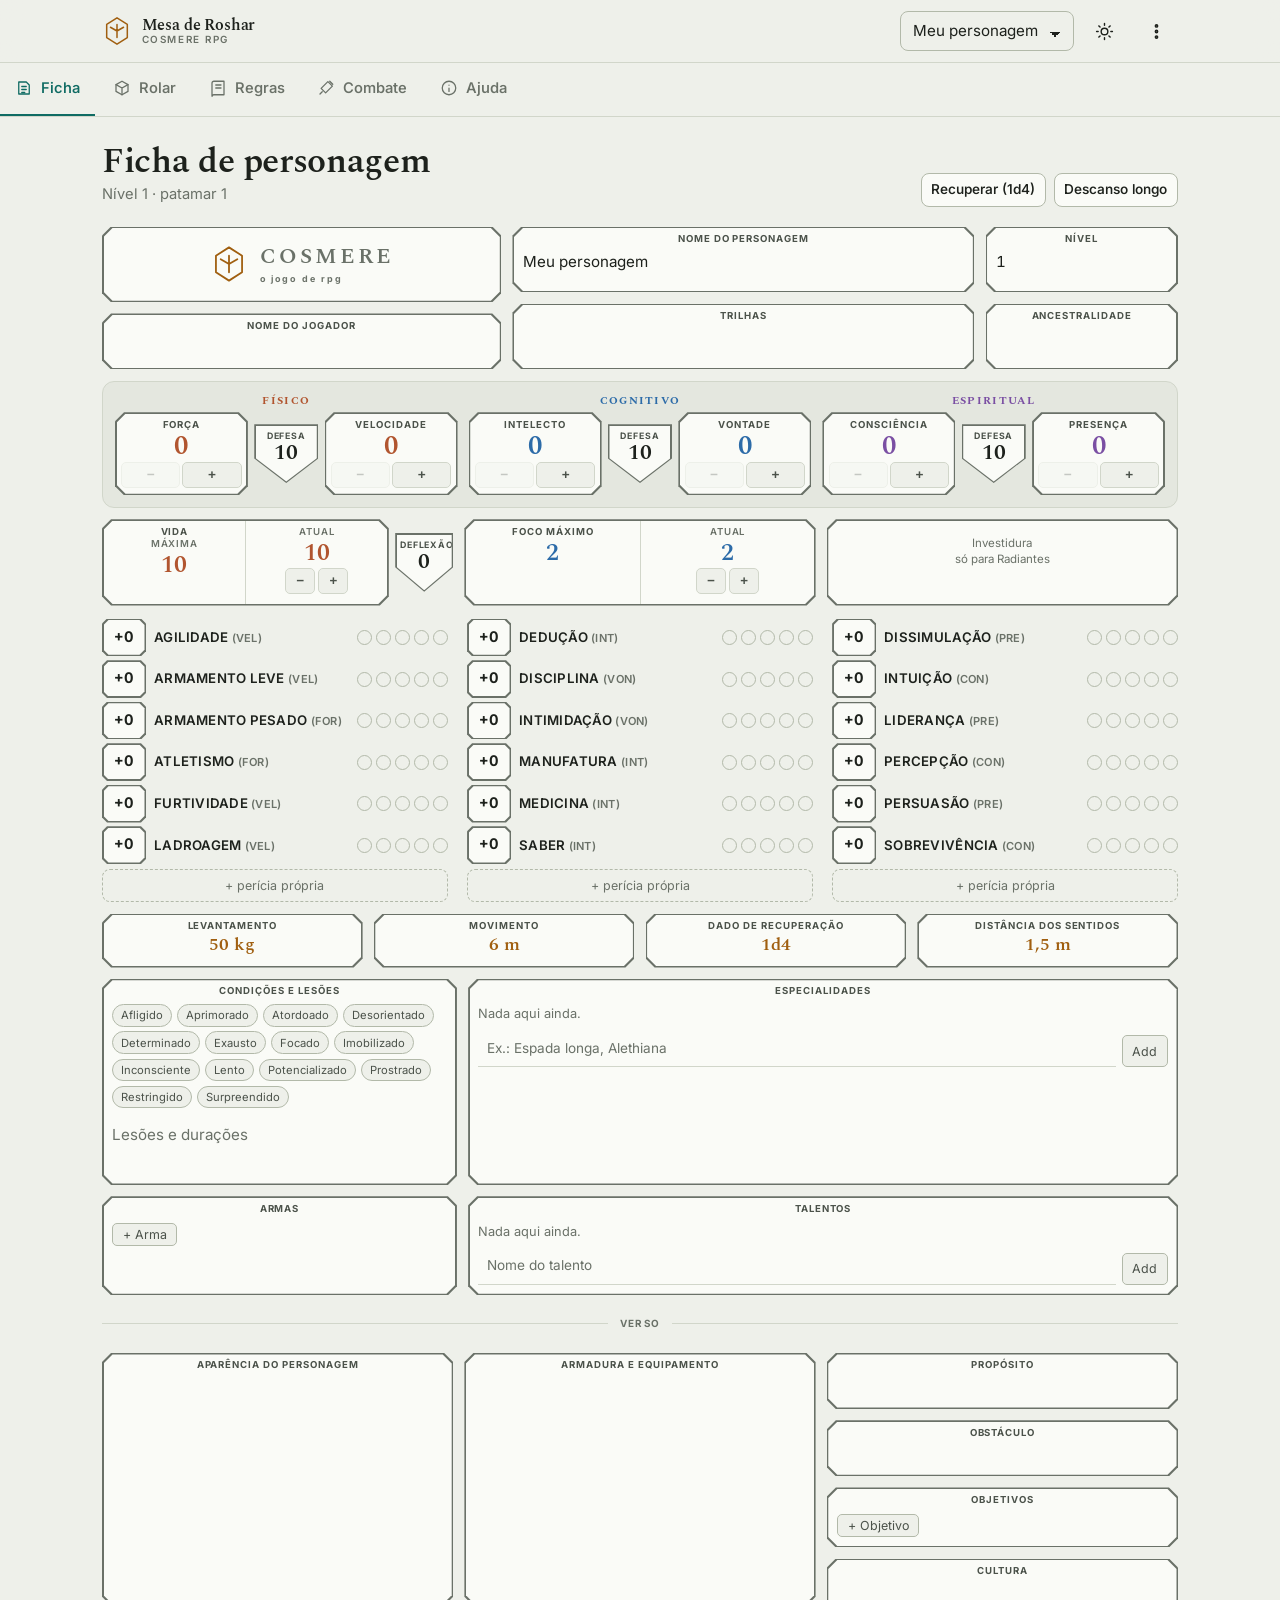
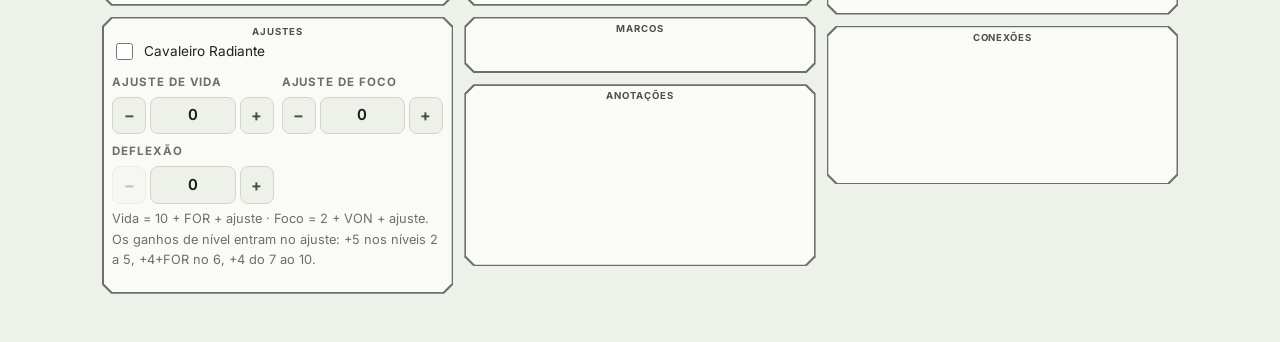
==== commit 26734fab: "Conserta a digitação nos campos numéricos da ficha Digitar em "ajuste de vida" jogava o dígito para " ====
--- a/app.html
+++ b/app.html
@@ -12,11 +12,11 @@
 <link rel="preconnect" href="https://fonts.googleapis.com">
 <link rel="preconnect" href="https://fonts.gstatic.com" crossorigin>
 <link rel="stylesheet" href="https://fonts.googleapis.com/css2?family=Spectral:ital,wght@0,500;0,600;1,500&amp;family=Inter:wght@400;500;600;700&amp;display=swap">
-<link rel="stylesheet" href="assets/css/base.css?v=5">
-<link rel="stylesheet" href="assets/css/componentes.css?v=5">
-<link rel="stylesheet" href="assets/css/layout.css?v=5">
-<link rel="stylesheet" href="assets/css/ficha.css?v=5">
-<link rel="stylesheet" href="assets/css/folha.css?v=5">
+<link rel="stylesheet" href="assets/css/base.css?v=6">
+<link rel="stylesheet" href="assets/css/componentes.css?v=6">
+<link rel="stylesheet" href="assets/css/layout.css?v=6">
+<link rel="stylesheet" href="assets/css/ficha.css?v=6">
+<link rel="stylesheet" href="assets/css/folha.css?v=6">
 <script>
   (function () {
     try {
@@ -155,7 +155,7 @@
 
 <div class="recado" id="recado" role="status" aria-live="polite" data-visivel="false"></div>
 
-<script src="assets/js/tema.js?v=5"></script>
-<script type="module" src="assets/js/app.js?v=5"></script>
+<script src="assets/js/tema.js?v=6"></script>
+<script type="module" src="assets/js/app.js?v=6"></script>
 </body>
 </html>
--- a/assets/css/folha.css
+++ b/assets/css/folha.css
@@ -307,3 +307,26 @@
 .objetivo-folha__marcas button::after{
   content:""; position:absolute; inset:-8px -2px;
 }
+
+/* ---------- campos numéricos com passos ---------- */
+.ajustes{ display:grid; gap:.5rem; margin-top:.6rem }
+@media (min-width:420px){ .ajustes{ grid-template-columns:1fr 1fr } }
+.ajuste__controles{ display:flex; align-items:stretch; gap:.25rem; margin-top:.2rem }
+.ajuste__controles input{
+  flex:1; min-width:0; text-align:center; font-weight:650; font-size:.95rem;
+  border:1px solid var(--borda); border-radius:var(--r-p);
+  padding:.35rem .3rem; background:var(--papel);
+}
+.ajuste__controles button{
+  flex:none; width:34px; min-height:34px; font-weight:700; font-size:1rem; line-height:1;
+  border:1px solid var(--borda); border-radius:var(--r-p);
+  background:var(--papel); color:var(--tinta-2); cursor:pointer;
+  font-family:inherit; transition:var(--transicao);
+}
+.ajuste__controles button:hover:not([disabled]){
+  background:var(--luz); border-color:var(--luz); color:#fff;
+}
+.ajuste__controles button[disabled]{ opacity:.35; cursor:default }
+
+/* o campo de nível fica no meio da caixa, como os outros da ficha */
+.folha input[inputmode="numeric"]{ font-variant-numeric:tabular-nums }
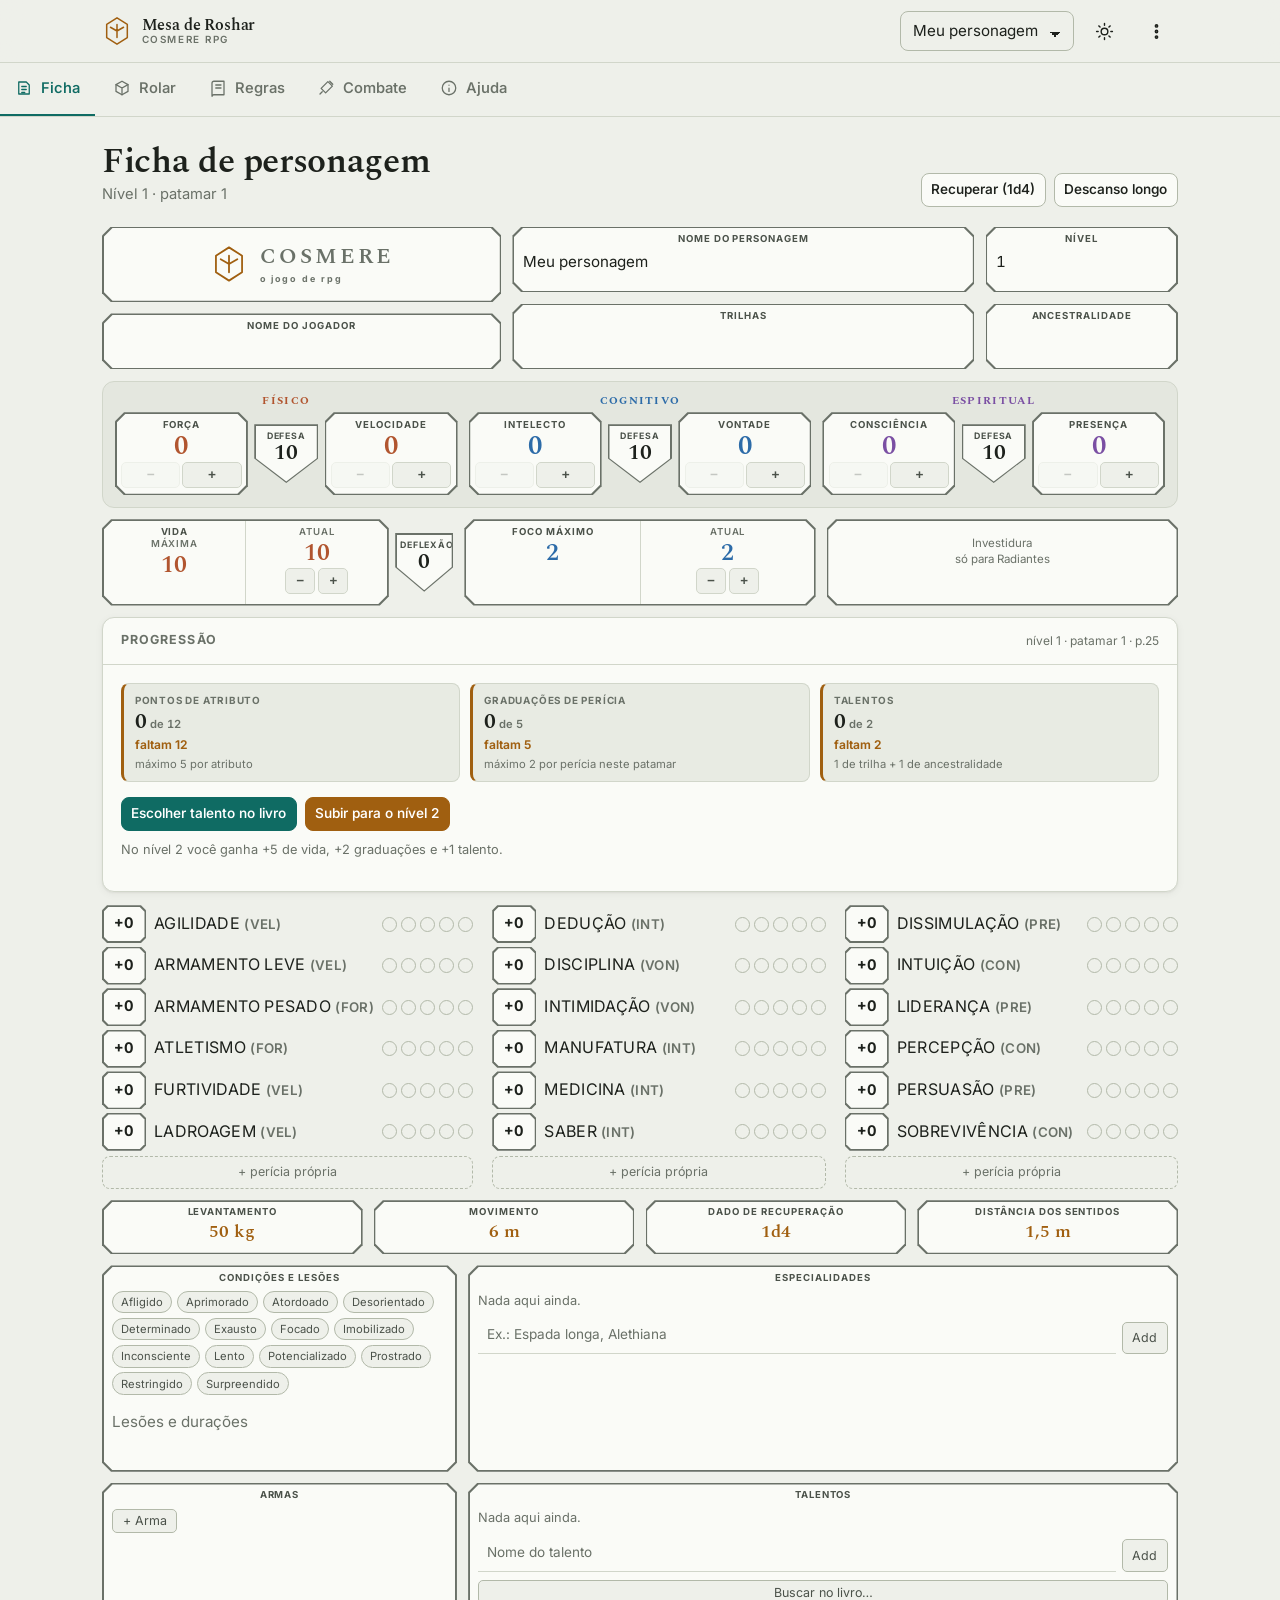
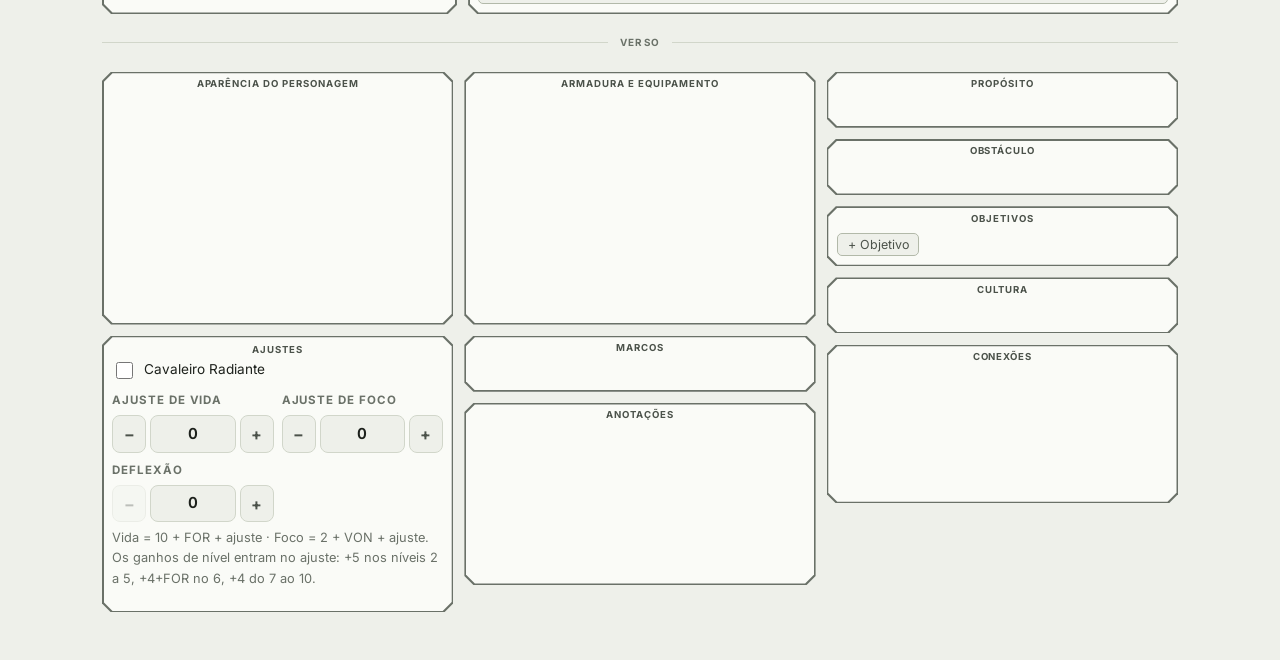
==== commit 9eb8e07a: "Traz o livro para dentro da ficha e ensina a progressão Painel de progressão (assistente.js), a part" ====
--- a/app.html
+++ b/app.html
@@ -12,11 +12,11 @@
 <link rel="preconnect" href="https://fonts.googleapis.com">
 <link rel="preconnect" href="https://fonts.gstatic.com" crossorigin>
 <link rel="stylesheet" href="https://fonts.googleapis.com/css2?family=Spectral:ital,wght@0,500;0,600;1,500&amp;family=Inter:wght@400;500;600;700&amp;display=swap">
-<link rel="stylesheet" href="assets/css/base.css?v=6">
-<link rel="stylesheet" href="assets/css/componentes.css?v=6">
-<link rel="stylesheet" href="assets/css/layout.css?v=6">
-<link rel="stylesheet" href="assets/css/ficha.css?v=6">
-<link rel="stylesheet" href="assets/css/folha.css?v=6">
+<link rel="stylesheet" href="assets/css/base.css?v=7">
+<link rel="stylesheet" href="assets/css/componentes.css?v=7">
+<link rel="stylesheet" href="assets/css/layout.css?v=7">
+<link rel="stylesheet" href="assets/css/ficha.css?v=7">
+<link rel="stylesheet" href="assets/css/folha.css?v=7">
 <script>
   (function () {
     try {
@@ -155,7 +155,7 @@
 
 <div class="recado" id="recado" role="status" aria-live="polite" data-visivel="false"></div>
 
-<script src="assets/js/tema.js?v=6"></script>
-<script type="module" src="assets/js/app.js?v=6"></script>
+<script src="assets/js/tema.js?v=7"></script>
+<script type="module" src="assets/js/app.js?v=7"></script>
 </body>
 </html>
--- a/assets/css/folha.css
+++ b/assets/css/folha.css
@@ -330,3 +330,76 @@
 
 /* o campo de nível fica no meio da caixa, como os outros da ficha */
 .folha input[inputmode="numeric"]{ font-variant-numeric:tabular-nums }
+
+/* ---------- painel de progressão ---------- */
+.medidas{ display:grid; gap:.6rem; grid-template-columns:1fr }
+@media (min-width:620px){ .medidas{ grid-template-columns:repeat(3,1fr) } }
+.medida{
+  padding:.6rem .7rem; border-radius:var(--r-p);
+  background:var(--superficie-2); border:1px solid var(--borda);
+  border-left:3px solid var(--borda-forte);
+}
+.medida[data-estado="certo"]{ border-left-color:var(--verde) }
+.medida[data-estado="sobrando"]{ border-left-color:var(--ambar) }
+.medida[data-estado="excedido"]{ border-left-color:var(--granada) }
+.medida__rotulo{
+  display:block; font-size:.62rem; font-weight:700; letter-spacing:.08em;
+  text-transform:uppercase; color:var(--tinta-3);
+}
+.medida__conta{ display:block; font-family:var(--f-titulo); font-size:1.35rem; font-weight:600; line-height:1.2 }
+.medida__conta small{ font-size:.7rem; color:var(--tinta-3); font-family:var(--f-texto) }
+.medida__recado{ display:block; font-size:.75rem; font-weight:650 }
+.medida[data-estado="certo"] .medida__recado{ color:var(--verde) }
+.medida[data-estado="sobrando"] .medida__recado{ color:var(--ambar) }
+.medida[data-estado="excedido"] .medida__recado{ color:var(--granada) }
+.medida__dica{ display:block; font-size:.7rem; color:var(--tinta-3); margin-top:.15rem; line-height:1.35 }
+
+.ganhos{ list-style:none; margin:.5rem 0 0; padding:0; display:grid; gap:.4rem }
+.ganhos li{
+  display:flex; gap:.75rem; align-items:baseline;
+  padding:.45rem .6rem; border-radius:var(--r-p);
+  background:var(--superficie-2); border:1px solid var(--borda);
+}
+.ganhos b{
+  flex:none; min-width:8.5rem; font-size:.68rem; font-weight:700;
+  letter-spacing:.08em; text-transform:uppercase; color:var(--tinta-3);
+}
+.ganhos span{ font-size:.9rem }
+
+/* nome de perícia clicável */
+.linha-pericia__nome--link{
+  border:none; background:none; padding:0; cursor:pointer; text-align:left;
+  font:inherit; color:inherit; border-bottom:1px dashed transparent;
+}
+.linha-pericia__nome--link:hover{ color:var(--luz); border-bottom-color:var(--luz) }
+
+/* ---------- catálogo de talentos ---------- */
+dialog.catalogo{
+  max-width:min(760px, calc(100vw - 1.5rem));
+  width:100%; height:min(88vh, 900px);
+  display:flex; flex-direction:column; padding:0;
+}
+dialog.catalogo:not([open]){ display:none }
+.catalogo__topo{ padding:1rem 1.1rem .8rem; border-bottom:1px solid var(--borda); background:var(--superficie) }
+.catalogo__lista{ flex:1; overflow-y:auto; padding:1rem 1.1rem 1.25rem; display:grid; gap:.7rem }
+
+.talento{
+  padding:.85rem 1rem; border-radius:var(--r-m);
+  background:var(--superficie-2); border:1px solid var(--borda);
+  border-left:3px solid var(--borda-forte);
+}
+.talento[data-situacao="atende"]{ border-left-color:var(--luz) }
+.talento[data-situacao="falta"]{ border-left-color:var(--granada) }
+.talento[data-situacao="indefinido"]{ border-left-color:var(--ambar) }
+.talento__topo{ display:flex; align-items:center; gap:.6rem; flex-wrap:wrap }
+.talento__topo h3{ font-size:1.02rem }
+.talento__origem{ margin:.15rem 0 .4rem; font-size:.75rem; color:var(--tinta-3) }
+.talento__pre{ margin:0 0 .5rem; display:flex; flex-wrap:wrap; gap:.4rem; font-size:.78rem }
+.talento__pre span{
+  padding:.12rem .5rem; border-radius:999px;
+  background:var(--papel); border:1px solid var(--borda);
+}
+.talento__pre span[data-ok="true"]{ color:var(--verde); border-color:color-mix(in srgb,var(--verde) 40%,transparent) }
+.talento__pre span[data-ok="false"]{ color:var(--granada); border-color:color-mix(in srgb,var(--granada) 40%,transparent) }
+.talento__texto{ margin:0; font-size:.88rem; line-height:1.6; color:var(--tinta-2); white-space:pre-wrap }
+.talento__acoes{ margin-top:.6rem }
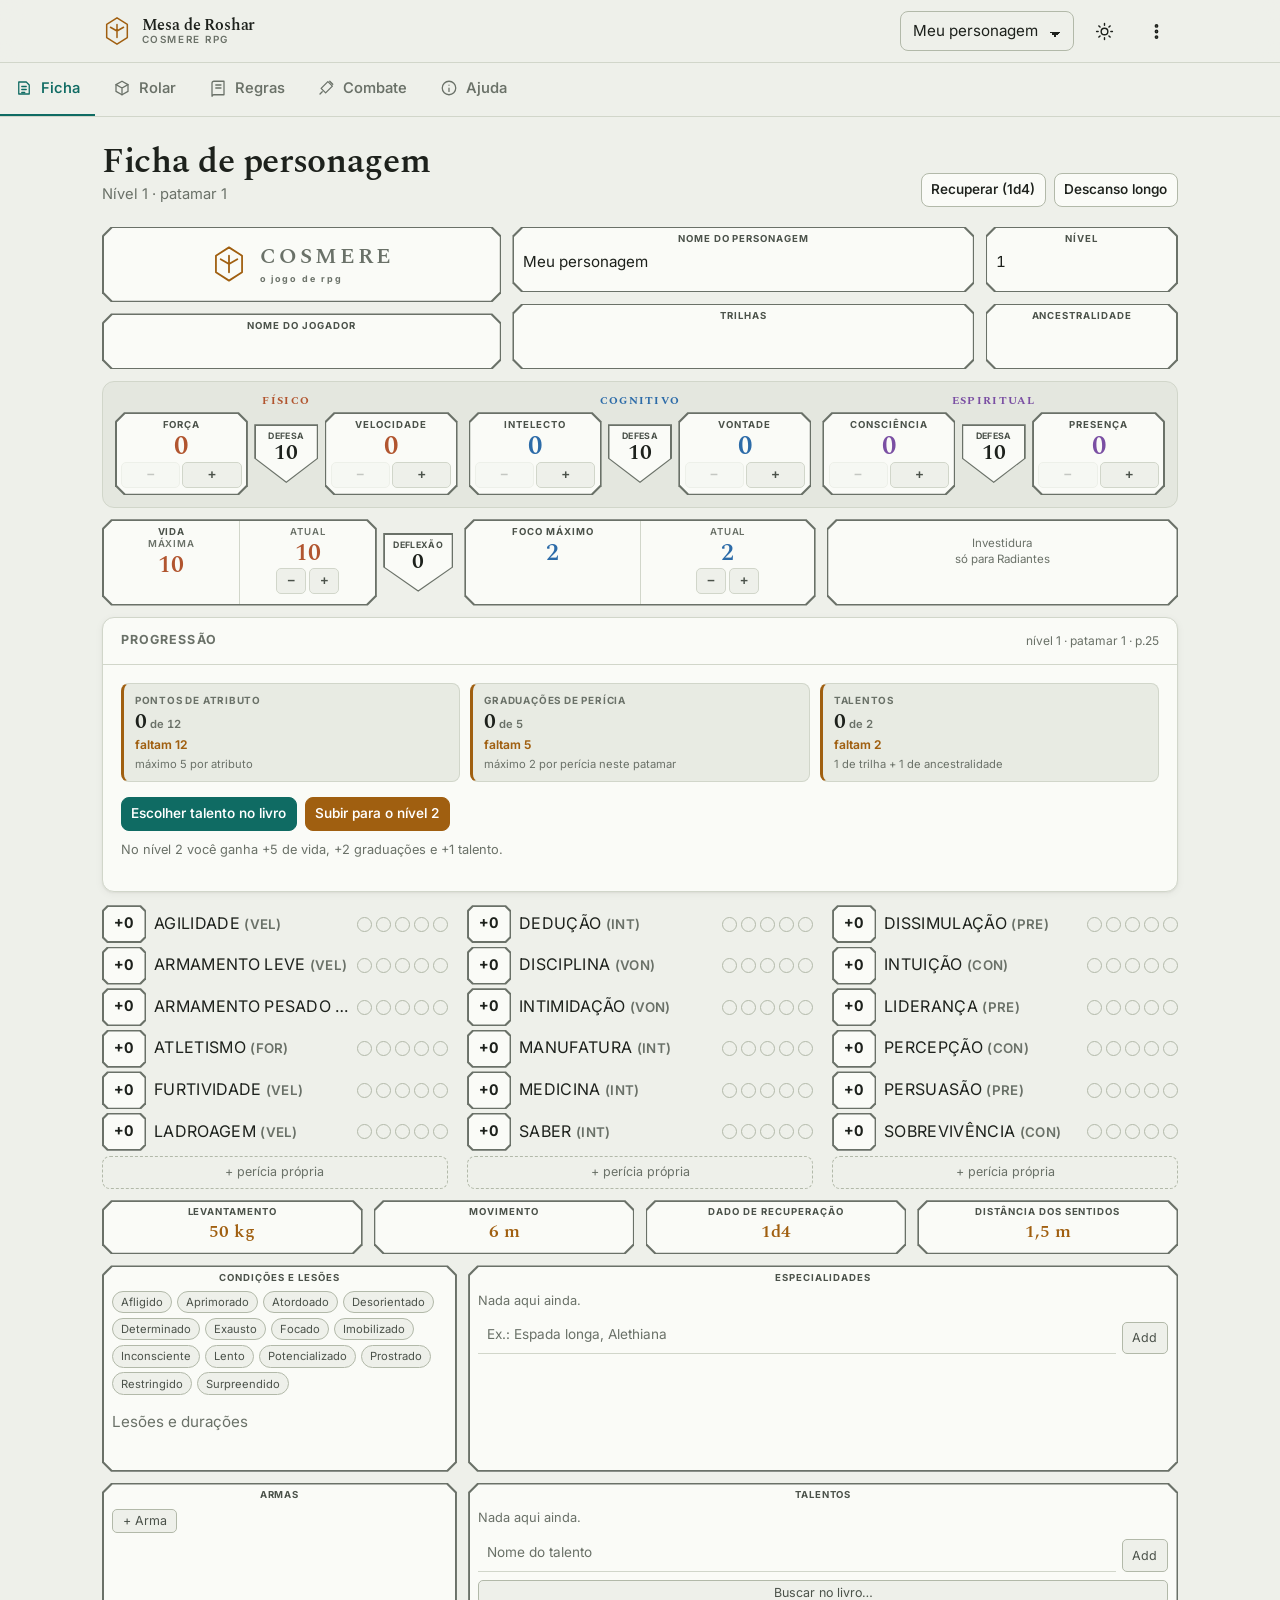
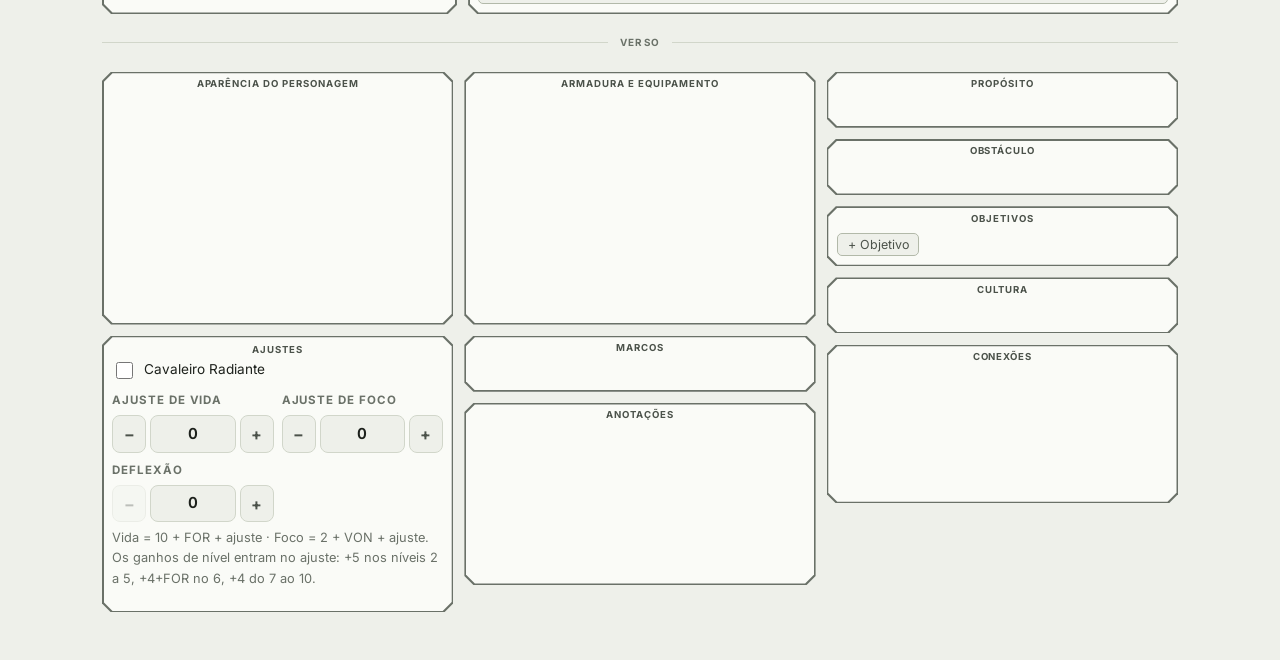
==== commit f32e66c3: "Conserta texto estourando as caixas A etiqueta do talento quebrava porque a regra do "×" de remover " ====
--- a/app.html
+++ b/app.html
@@ -12,11 +12,11 @@
 <link rel="preconnect" href="https://fonts.googleapis.com">
 <link rel="preconnect" href="https://fonts.gstatic.com" crossorigin>
 <link rel="stylesheet" href="https://fonts.googleapis.com/css2?family=Spectral:ital,wght@0,500;0,600;1,500&amp;family=Inter:wght@400;500;600;700&amp;display=swap">
-<link rel="stylesheet" href="assets/css/base.css?v=7">
-<link rel="stylesheet" href="assets/css/componentes.css?v=7">
-<link rel="stylesheet" href="assets/css/layout.css?v=7">
-<link rel="stylesheet" href="assets/css/ficha.css?v=7">
-<link rel="stylesheet" href="assets/css/folha.css?v=7">
+<link rel="stylesheet" href="assets/css/base.css?v=10">
+<link rel="stylesheet" href="assets/css/componentes.css?v=10">
+<link rel="stylesheet" href="assets/css/layout.css?v=10">
+<link rel="stylesheet" href="assets/css/ficha.css?v=10">
+<link rel="stylesheet" href="assets/css/folha.css?v=10">
 <script>
   (function () {
     try {
@@ -155,7 +155,7 @@
 
 <div class="recado" id="recado" role="status" aria-live="polite" data-visivel="false"></div>
 
-<script src="assets/js/tema.js?v=7"></script>
-<script type="module" src="assets/js/app.js?v=7"></script>
+<script src="assets/js/tema.js?v=10"></script>
+<script type="module" src="assets/js/app.js?v=10"></script>
 </body>
 </html>
--- a/assets/css/componentes.css
+++ b/assets/css/componentes.css
@@ -141,11 +141,16 @@
 .medidor > i{ display:block; height:100%; border-radius:99px; transition:width 320ms cubic-bezier(.2,.7,.3,1) }
 
 /* O "×" de remover dentro de uma etiqueta precisa de área de toque própria,
-   senão vira um alvo de 10 px. */
-.etiqueta button{
+   senão vira um alvo de 10 px. A exceção é o botão que abre a descrição: ele
+   é o próprio texto da etiqueta e não pode caber num quadrado de 22 px. */
+.etiqueta button:not(.etiqueta__abrir){
   display:grid; place-items:center;
-  width:22px; height:22px; margin:-2px -6px -2px 0;
+  width:22px; height:22px; flex:none; margin:-2px -6px -2px 0;
   border:none; background:none; cursor:pointer;
   color:var(--tinta-3); font-size:1rem; line-height:1; border-radius:50%;
 }
-.etiqueta button:hover{ background:var(--granada-fundo); color:var(--granada) }
+.etiqueta button:not(.etiqueta__abrir):hover{ background:var(--granada-fundo); color:var(--granada) }
+
+/* A etiqueta cresce com o texto e nunca passa da largura da caixa. */
+.etiqueta{ max-width:100%; text-align:left }
+.etiqueta__abrir{ min-width:0; overflow-wrap:anywhere }
--- a/assets/css/folha.css
+++ b/assets/css/folha.css
@@ -8,7 +8,13 @@
    a borda.
    ========================================================================= */
 
-.folha{ display:grid; gap:.7rem }
+.folha{ display:grid; gap:.7rem; grid-template-columns:minmax(0,1fr) }
+/* Sem isto, um filho de grid nunca encolhe abaixo do proprio conteudo e
+   estoura a caixa numa tela estreita. */
+.folha > *,
+.folha__pilha > *,
+.caixas-folha > *,
+.pericias-folha > *{ min-width:0 }
 
 /* ---------- moldura chanfrada ---------- */
 .moldura{
@@ -34,6 +40,8 @@
   display:block; text-align:center;
   font-size:.6rem; font-weight:700; letter-spacing:.1em; text-transform:uppercase;
   color:var(--tinta-2); padding:.3rem .4rem .15rem; line-height:1.25;
+  /* a moldura corta com clip-path: rotulo nenhum pode passar da caixa */
+  overflow-wrap:anywhere;
 }
 .rotulo--fraco{ color:var(--tinta-3); font-weight:600 }
 
@@ -48,7 +56,7 @@
 .folha textarea{ padding:.35rem .55rem; line-height:1.55; resize:none }
 
 /* ---------- cabeçalho ---------- */
-.folha__topo{ display:grid; gap:.7rem; grid-template-columns:1fr }
+.folha__topo{ display:grid; gap:.7rem; grid-template-columns:minmax(0,1fr) }
 @media (min-width:820px){ .folha__topo{ grid-template-columns:minmax(0,.9fr) minmax(0,1.5fr) } }
 
 .folha__marca{
@@ -64,19 +72,24 @@
   display:block; font-size:.56rem; font-weight:700; letter-spacing:.24em;
   color:var(--tinta-3); margin-top:.25rem;
 }
-.folha__identidade{ display:grid; grid-template-columns:minmax(0,2.4fr) minmax(0,1fr); gap:.7rem }
+/* "Ancestralidade" e' o rotulo mais longo do cabecalho; a segunda coluna
+   precisa comporta-lo mesmo num celular estreito. */
+.folha__identidade{ display:grid; grid-template-columns:minmax(0,1.7fr) minmax(0,1.3fr); gap:.7rem }
+@media (min-width:620px){
+  .folha__identidade{ grid-template-columns:minmax(0,2.4fr) minmax(0,1fr) }
+}
 .folha__pilha{ display:grid; gap:.7rem; align-content:start }
 
 /* ---------- faixa dos atributos ---------- */
 .faixa-atributos{
   display:grid; gap:.7rem; padding:.75rem;
-  grid-template-columns:1fr; border-radius:var(--r-m);
+  grid-template-columns:minmax(0,1fr); border-radius:var(--r-m);
   background:
     linear-gradient(var(--papel-2), var(--papel-2)),
     repeating-linear-gradient(112deg, transparent 0 14px, color-mix(in srgb,var(--tinta) 3%,transparent) 14px 15px);
   border:1px solid var(--borda);
 }
-@media (min-width:760px){ .faixa-atributos{ grid-template-columns:repeat(3,1fr) } }
+@media (min-width:760px){ .faixa-atributos{ grid-template-columns:repeat(3,minmax(0,1fr)) } }
 
 .reino__nome{
   text-align:center; font-size:.68rem; font-weight:700;
@@ -86,7 +99,7 @@
 .reino[data-reino="cognitivo"] .reino__nome{ color:var(--cognitivo) }
 .reino[data-reino="espiritual"] .reino__nome{ color:var(--espiritual) }
 
-.reino__linha{ display:grid; grid-template-columns:1fr auto 1fr; gap:.4rem; align-items:start }
+.reino__linha{ display:grid; grid-template-columns:minmax(0,1fr) auto minmax(0,1fr); gap:.4rem; align-items:start }
 
 .atr-caixa{ text-align:center }
 .atr-caixa .rotulo{ padding-bottom:0 }
@@ -118,20 +131,22 @@
   clip-path:polygon(0 0, 100% 0, 100% 58%, 50% 100%, 0 58%);
   padding-bottom:1rem; text-align:center;
 }
-.escudo .rotulo{ padding:.25rem .2rem 0; font-size:.55rem }
+/* O escudo tem clip-path: o que passar da largura e' cortado de verdade,
+   entao o rotulo precisa caber. "Deflexão" e' a palavra mais longa daqui. */
+.escudo .rotulo{ padding:.25rem .15rem 0; font-size:.55rem; letter-spacing:.04em }
 .escudo__valor{
   display:block; font-family:var(--f-titulo); font-size:1.35rem;
   font-weight:600; line-height:1.15;
 }
-.escudo--deflexao{ width:58px }
+.escudo--deflexao{ width:70px }
 
 /* ---------- vida, foco, investidura ---------- */
-.recursos-folha{ display:grid; gap:.7rem; grid-template-columns:1fr }
-@media (min-width:760px){ .recursos-folha{ grid-template-columns:repeat(3,1fr) } }
+.recursos-folha{ display:grid; gap:.7rem; grid-template-columns:minmax(0,1fr) }
+@media (min-width:760px){ .recursos-folha{ grid-template-columns:repeat(3,minmax(0,1fr)) } }
 
 .recurso-folha{ display:flex; align-items:stretch; gap:.4rem }
 .recurso-folha > .moldura{ flex:1 }
-.recurso-folha__par{ display:grid; grid-template-columns:1fr 1fr; height:100% }
+.recurso-folha__par{ display:grid; grid-template-columns:minmax(0,1fr) minmax(0,1fr); height:100% }
 .recurso-folha__lado{ text-align:center; padding-bottom:.35rem }
 .recurso-folha__lado + .recurso-folha__lado{ border-left:1px solid var(--borda) }
 .recurso-folha__valor{
@@ -151,9 +166,9 @@
   font-size:.72rem; color:var(--tinta-3); text-align:center; line-height:1.4 }
 
 /* ---------- perícias ---------- */
-.pericias-folha{ display:grid; gap:.7rem 1.2rem; grid-template-columns:1fr }
-@media (min-width:700px){ .pericias-folha{ grid-template-columns:1fr 1fr } }
-@media (min-width:1040px){ .pericias-folha{ grid-template-columns:repeat(3,1fr) } }
+.pericias-folha{ display:grid; gap:.7rem 1.2rem; grid-template-columns:minmax(0,1fr) }
+@media (min-width:700px){ .pericias-folha{ grid-template-columns:repeat(2,minmax(0,1fr)) } }
+@media (min-width:1040px){ .pericias-folha{ grid-template-columns:repeat(3,minmax(0,1fr)) } }
 
 .linha-pericia{ display:flex; align-items:center; gap:.5rem; padding:.12rem 0 }
 .linha-pericia__mod{
@@ -203,8 +218,8 @@
 .botao-propria:hover{ color:var(--luz); border-color:var(--luz) }
 
 /* ---------- derivados ---------- */
-.derivados-folha{ display:grid; gap:.7rem; grid-template-columns:1fr 1fr }
-@media (min-width:820px){ .derivados-folha{ grid-template-columns:repeat(4,1fr) } }
+.derivados-folha{ display:grid; gap:.7rem; grid-template-columns:repeat(2,minmax(0,1fr)) }
+@media (min-width:820px){ .derivados-folha{ grid-template-columns:repeat(4,minmax(0,1fr)) } }
 .derivado-folha{ text-align:center; padding-bottom:.5rem }
 .derivado-folha__valor{
   display:block; font-family:var(--f-titulo); font-size:1.15rem;
@@ -212,10 +227,10 @@
 }
 
 /* ---------- caixas grandes ---------- */
-.caixas-folha{ display:grid; gap:.7rem; grid-template-columns:1fr }
+.caixas-folha{ display:grid; gap:.7rem; grid-template-columns:minmax(0,1fr) }
 @media (min-width:820px){
   .caixas-folha--12{ grid-template-columns:minmax(0,1fr) minmax(0,2fr) }
-  .caixas-folha--111{ grid-template-columns:repeat(3,1fr) }
+  .caixas-folha--111{ grid-template-columns:repeat(3,minmax(0,1fr)) }
 }
 .caixa-folha__corpo{ padding:.15rem .55rem .55rem }
 
@@ -309,8 +324,8 @@
 }
 
 /* ---------- campos numéricos com passos ---------- */
-.ajustes{ display:grid; gap:.5rem; margin-top:.6rem }
-@media (min-width:420px){ .ajustes{ grid-template-columns:1fr 1fr } }
+.ajustes{ display:grid; gap:.5rem; margin-top:.6rem; grid-template-columns:minmax(0,1fr) }
+@media (min-width:420px){ .ajustes{ grid-template-columns:repeat(2,minmax(0,1fr)) } }
 .ajuste__controles{ display:flex; align-items:stretch; gap:.25rem; margin-top:.2rem }
 .ajuste__controles input{
   flex:1; min-width:0; text-align:center; font-weight:650; font-size:.95rem;
@@ -332,8 +347,8 @@
 .folha input[inputmode="numeric"]{ font-variant-numeric:tabular-nums }
 
 /* ---------- painel de progressão ---------- */
-.medidas{ display:grid; gap:.6rem; grid-template-columns:1fr }
-@media (min-width:620px){ .medidas{ grid-template-columns:repeat(3,1fr) } }
+.medidas{ display:grid; gap:.6rem; grid-template-columns:minmax(0,1fr) }
+@media (min-width:620px){ .medidas{ grid-template-columns:repeat(3,minmax(0,1fr)) } }
 .medida{
   padding:.6rem .7rem; border-radius:var(--r-p);
   background:var(--superficie-2); border:1px solid var(--borda);
@@ -403,3 +418,10 @@
 .talento__pre span[data-ok="false"]{ color:var(--granada); border-color:color-mix(in srgb,var(--granada) 40%,transparent) }
 .talento__texto{ margin:0; font-size:.88rem; line-height:1.6; color:var(--tinta-2); white-space:pre-wrap }
 .talento__acoes{ margin-top:.6rem }
+
+/* etiqueta que abre a descrição do livro */
+.etiqueta__abrir{
+  border:none; background:none; padding:0; margin:0; cursor:pointer;
+  font:inherit; color:inherit; border-bottom:1px dashed transparent;
+}
+.etiqueta__abrir:hover{ color:var(--luz); border-bottom-color:var(--luz) }
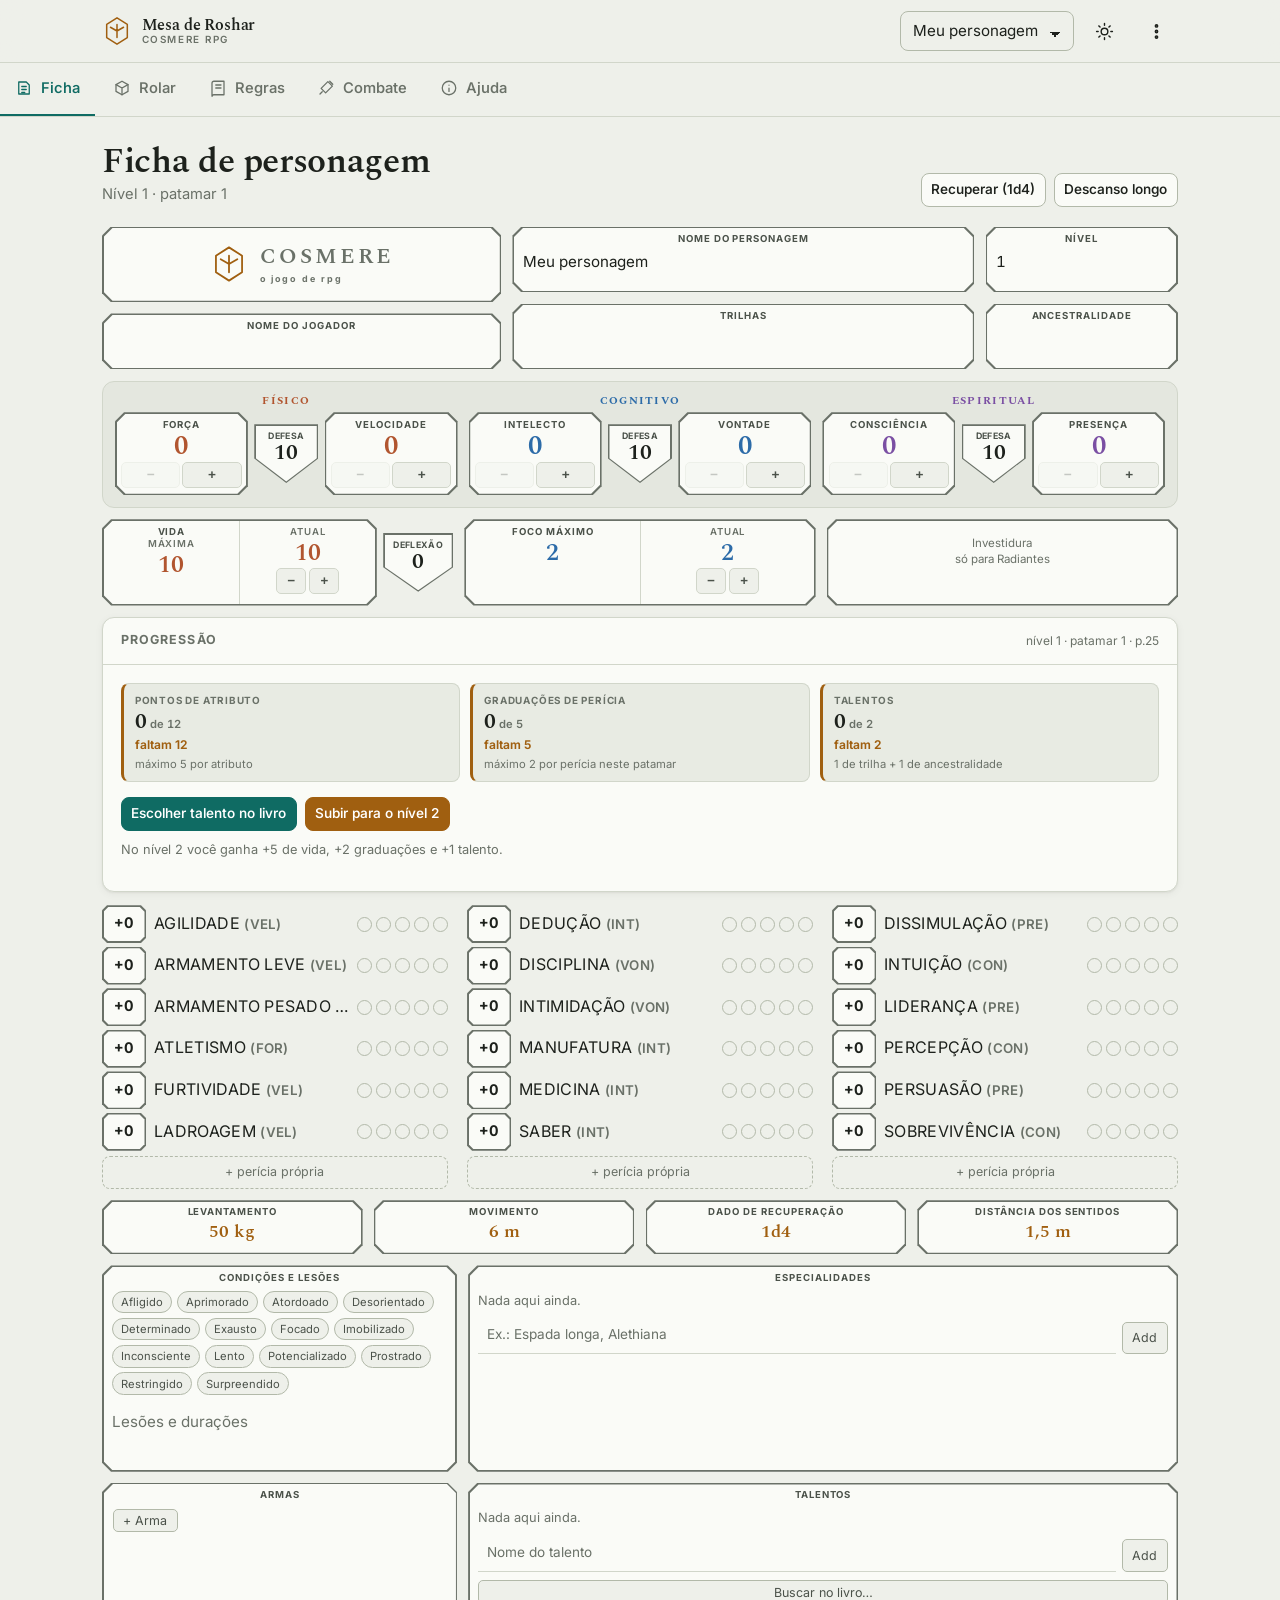
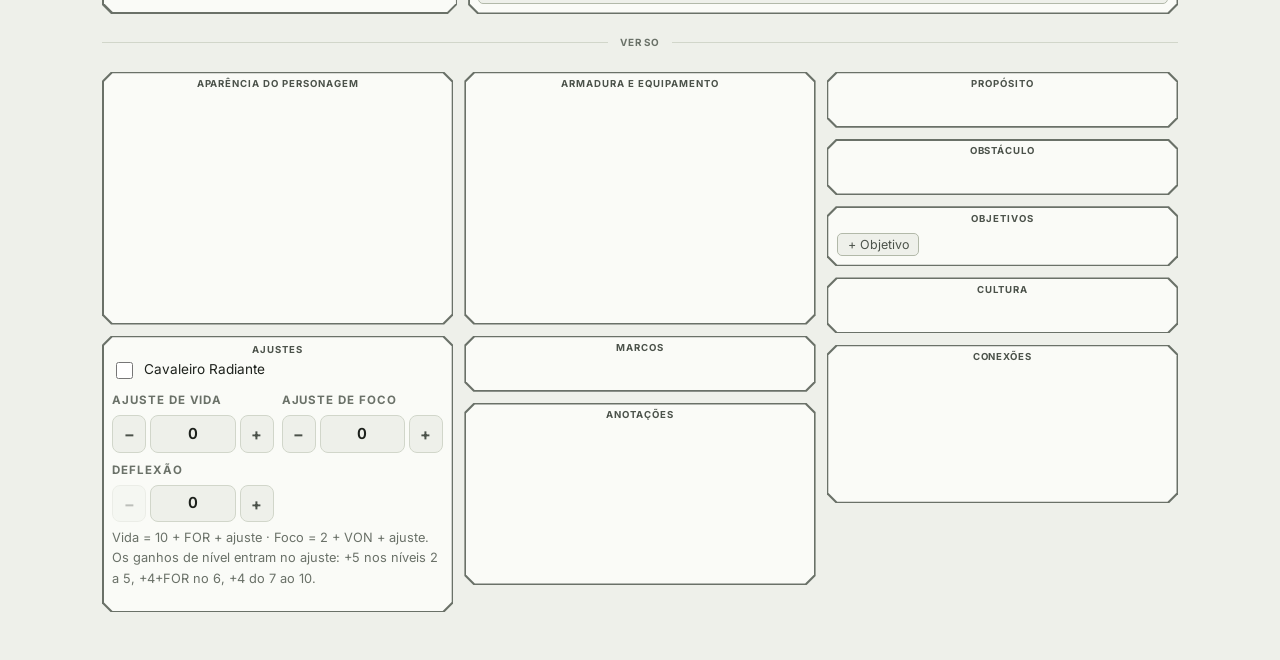
==== commit 1cad6f42: "Conserta a linha de armas e o seletor de personagem Na linha de arma o texto do select passava por b" ====
--- a/app.html
+++ b/app.html
@@ -12,11 +12,11 @@
 <link rel="preconnect" href="https://fonts.googleapis.com">
 <link rel="preconnect" href="https://fonts.gstatic.com" crossorigin>
 <link rel="stylesheet" href="https://fonts.googleapis.com/css2?family=Spectral:ital,wght@0,500;0,600;1,500&amp;family=Inter:wght@400;500;600;700&amp;display=swap">
-<link rel="stylesheet" href="assets/css/base.css?v=10">
-<link rel="stylesheet" href="assets/css/componentes.css?v=10">
-<link rel="stylesheet" href="assets/css/layout.css?v=10">
-<link rel="stylesheet" href="assets/css/ficha.css?v=10">
-<link rel="stylesheet" href="assets/css/folha.css?v=10">
+<link rel="stylesheet" href="assets/css/base.css?v=12">
+<link rel="stylesheet" href="assets/css/componentes.css?v=12">
+<link rel="stylesheet" href="assets/css/layout.css?v=12">
+<link rel="stylesheet" href="assets/css/ficha.css?v=12">
+<link rel="stylesheet" href="assets/css/folha.css?v=12">
 <script>
   (function () {
     try {
@@ -155,7 +155,7 @@
 
 <div class="recado" id="recado" role="status" aria-live="polite" data-visivel="false"></div>
 
-<script src="assets/js/tema.js?v=10"></script>
-<script type="module" src="assets/js/app.js?v=10"></script>
+<script src="assets/js/tema.js?v=12"></script>
+<script type="module" src="assets/js/app.js?v=12"></script>
 </body>
 </html>
--- a/assets/css/layout.css
+++ b/assets/css/layout.css
@@ -94,7 +94,13 @@
    até 23 px de largura. O seletor encolhe; os botões, não. */
 .cabecalho__acoes > .btn{ flex:none }
 .cabecalho__acoes > select{ min-width:0; flex:1 1 auto }
-@media (max-width:479px){
-  .cabecalho__acoes > select{ max-width:120px }
-  .marca__texto span{ display:none }
+/* Numa tela estreita o nome do personagem vale mais que o nome do site: o
+   texto da marca sai, fica so o glifo, e o seletor herda o espaco. A setinha
+   tambem ocupa menos, senao o nome nao cabe no que sobra. */
+@media (max-width:560px){
+  .marca__texto{ display:none }
+  .cabecalho__acoes > select{
+    max-width:none; flex:1 1 auto; padding-right:1.6rem;
+    background-position:calc(100% - .85rem) 1.05rem, calc(100% - .6rem) 1.05rem;
+  }
 }
--- a/assets/css/folha.css
+++ b/assets/css/folha.css
@@ -246,14 +246,30 @@
 }
 
 /* armas */
-.arma-folha{ display:grid; gap:.3rem; padding:.45rem .55rem;
-  grid-template-columns:minmax(0,2fr) minmax(0,1.4fr) 60px auto }
+/* A caixa de Armas fica na coluna estreita da ficha, e continua estreita numa
+   tela grande — quem manda no layout aqui e' a largura da CAIXA, nao a da
+   janela. Por isso container query, e nao media query.
+   O padrao e' o nome da arma numa linha e o resto embaixo; so quando a caixa
+   tem folga a linha vira uma so, com "Armamento Pesado" cabendo inteiro. */
+.caixa-armas > div{ container-type:inline-size }
+.arma-folha{ display:grid; gap:.3rem .4rem; padding:.45rem .55rem;
+  grid-template-columns:minmax(0,1fr) 66px auto }
+.arma-folha > :first-child{ grid-column:1 / -1 }
+@container (min-width:440px){
+  .arma-folha{ grid-template-columns:minmax(0,1.4fr) minmax(0,1.7fr) 66px auto }
+  .arma-folha > :first-child{ grid-column:auto }
+}
 .arma-folha + .arma-folha{ border-top:1px solid var(--borda) }
 .arma-folha input,
 .arma-folha select{
   border-bottom:1px solid var(--borda); font-size:.82rem; padding:.15rem .2rem; min-height:30px;
 }
-.arma-folha select{ background-position:calc(100% - .7rem) .85rem, calc(100% - .45rem) .85rem }
+/* O padding a direita reserva o lugar da setinha; sem ele o texto passa por
+   baixo dela, que era o que cortava "Armamento Leve". */
+.arma-folha select{
+  padding-right:1.5rem; text-overflow:ellipsis;
+  background-position:calc(100% - .8rem) .85rem, calc(100% - .55rem) .85rem;
+}
 .arma-folha__acoes{ display:flex; gap:.25rem }
 .arma-folha__acoes button{
   padding:.2rem .45rem; font-size:.72rem; border-radius:5px; cursor:pointer;
@@ -262,7 +278,7 @@
 }
 .arma-folha__acoes button:hover{ background:var(--luz); border-color:var(--luz); color:#fff }
 .arma-folha__cabecalho{
-  display:grid; grid-template-columns:minmax(0,2fr) minmax(0,1.4fr) 60px auto;
+  display:none; grid-template-columns:minmax(0,1.5fr) minmax(0,1.6fr) 66px auto;
   gap:.3rem; padding:.3rem .55rem 0;
   font-size:.58rem; font-weight:700; letter-spacing:.08em;
   text-transform:uppercase; color:var(--tinta-3);
@@ -304,9 +320,9 @@
 .folha__verso::before,
 .folha__verso::after{ content:""; flex:1; height:1px; background:var(--borda) }
 
+@container (min-width:440px){ .arma-folha__cabecalho{ display:grid } }
+
 @media (max-width:520px){
-  .arma-folha,
-  .arma-folha__cabecalho{ grid-template-columns:1fr 1fr }
   .arma-folha__acoes{ grid-column:1/-1 }
   .linha-pericia__circulos button{ width:18px; height:18px }
   .atr-caixa__passos button{ min-height:32px }
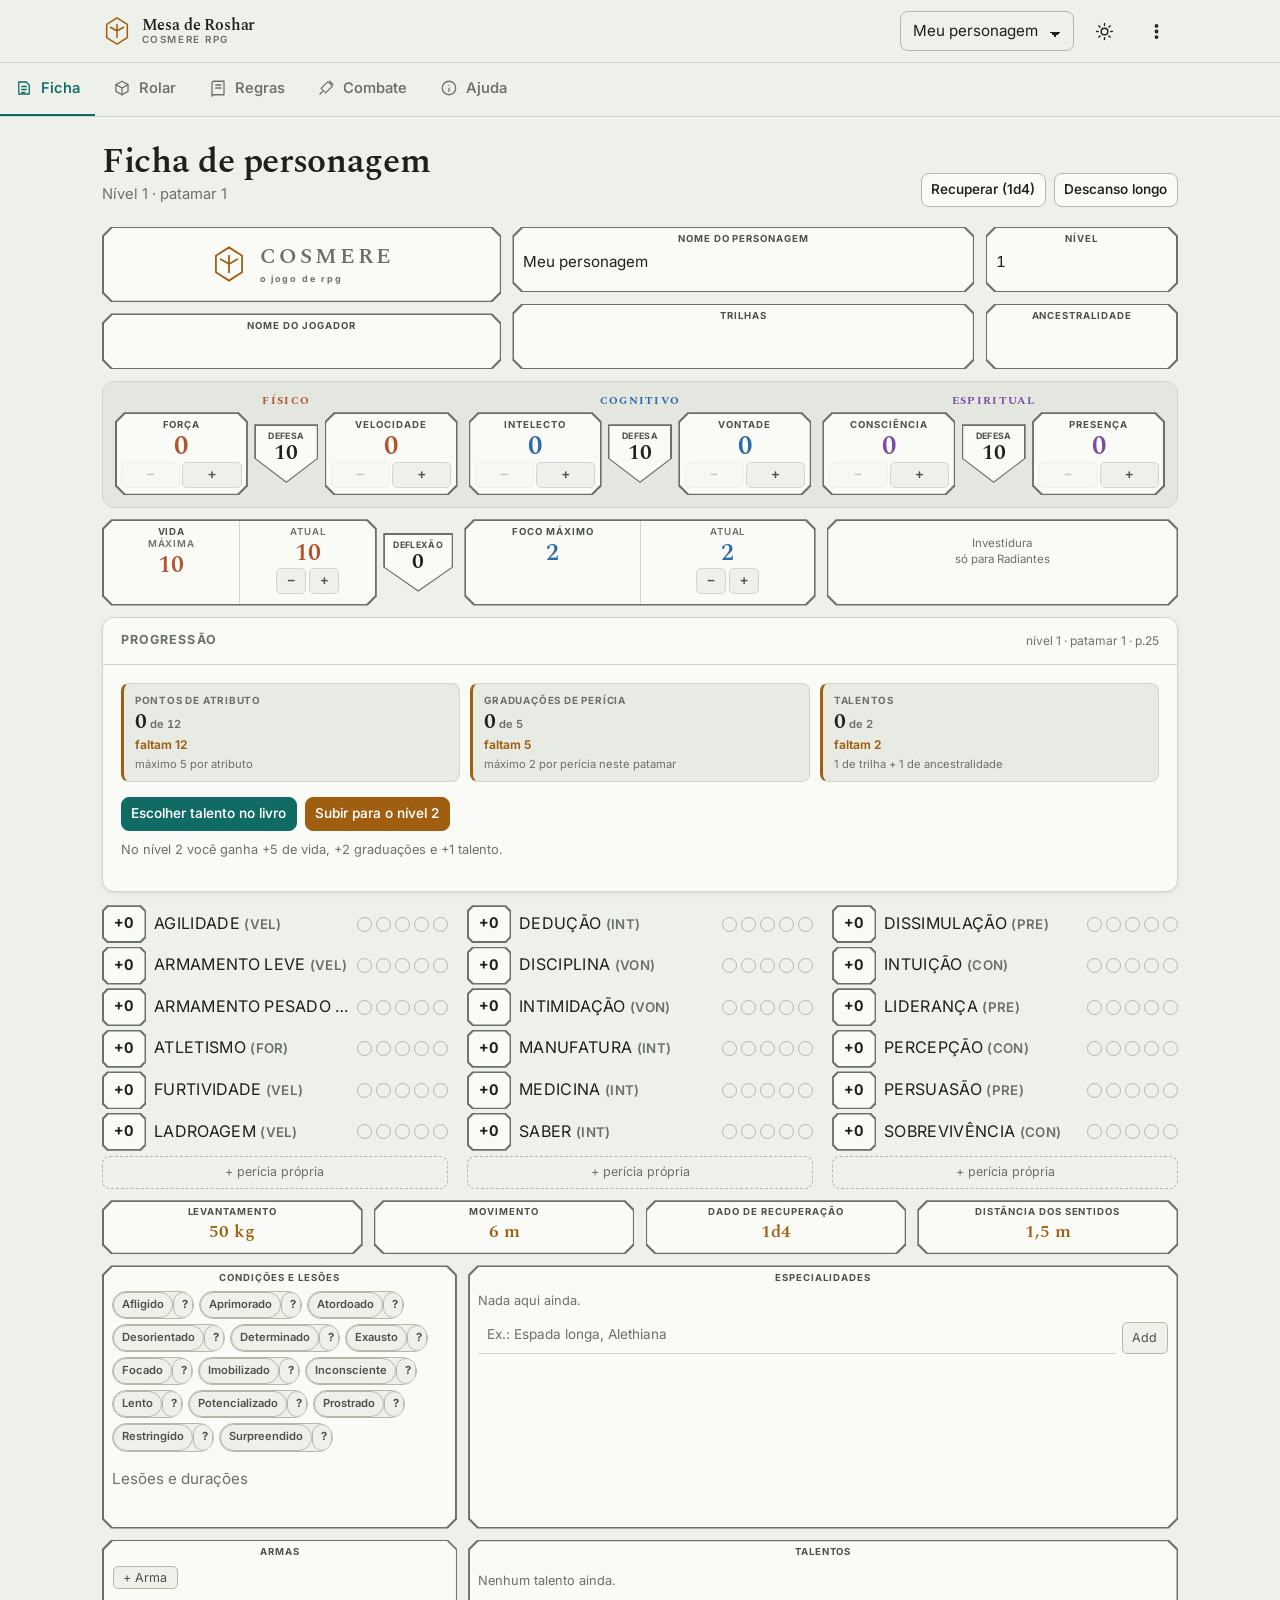
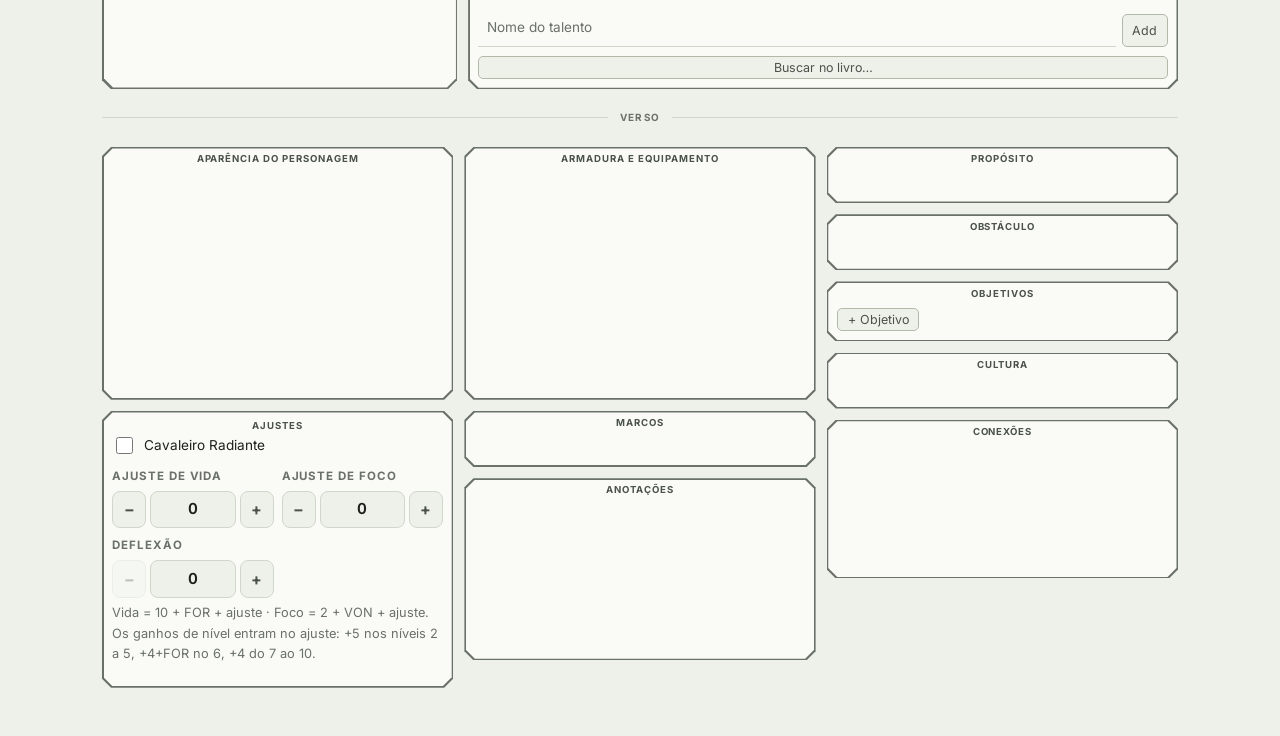
==== commit bf434af4: "A ficha passa a aplicar os efeitos, não só listá-los Condições deixam de ser etiquetas e viram estad" ====
--- a/app.html
+++ b/app.html
@@ -12,11 +12,11 @@
 <link rel="preconnect" href="https://fonts.googleapis.com">
 <link rel="preconnect" href="https://fonts.gstatic.com" crossorigin>
 <link rel="stylesheet" href="https://fonts.googleapis.com/css2?family=Spectral:ital,wght@0,500;0,600;1,500&amp;family=Inter:wght@400;500;600;700&amp;display=swap">
-<link rel="stylesheet" href="assets/css/base.css?v=12">
-<link rel="stylesheet" href="assets/css/componentes.css?v=12">
-<link rel="stylesheet" href="assets/css/layout.css?v=12">
-<link rel="stylesheet" href="assets/css/ficha.css?v=12">
-<link rel="stylesheet" href="assets/css/folha.css?v=12">
+<link rel="stylesheet" href="assets/css/base.css?v=14">
+<link rel="stylesheet" href="assets/css/componentes.css?v=14">
+<link rel="stylesheet" href="assets/css/layout.css?v=14">
+<link rel="stylesheet" href="assets/css/ficha.css?v=14">
+<link rel="stylesheet" href="assets/css/folha.css?v=14">
 <script>
   (function () {
     try {
@@ -155,7 +155,7 @@
 
 <div class="recado" id="recado" role="status" aria-live="polite" data-visivel="false"></div>
 
-<script src="assets/js/tema.js?v=12"></script>
-<script type="module" src="assets/js/app.js?v=12"></script>
+<script src="assets/js/tema.js?v=14"></script>
+<script type="module" src="assets/js/app.js?v=14"></script>
 </body>
 </html>
--- a/assets/css/folha.css
+++ b/assets/css/folha.css
@@ -441,3 +441,107 @@
   font:inherit; color:inherit; border-bottom:1px dashed transparent;
 }
 .etiqueta__abrir:hover{ color:var(--luz); border-bottom-color:var(--luz) }
+
+/* ---------- talentos na ficha ---------- */
+.talentos-ficha{ display:grid; gap:.4rem; padding:.3rem .55rem }
+.talento-ficha{
+  display:flex; align-items:flex-start; gap:.3rem;
+  border:1px solid var(--borda); border-radius:var(--r-p);
+  background:var(--superficie-2);
+}
+.talento-ficha__abrir{
+  flex:1; min-width:0; display:grid; gap:.15rem; text-align:left;
+  border:none; background:none; cursor:pointer; font:inherit; color:inherit;
+  padding:.45rem .55rem; border-radius:var(--r-p);
+}
+.talento-ficha__abrir:hover{ background:var(--luz-fundo) }
+.talento-ficha__nome{ font-weight:650; font-size:.88rem; line-height:1.3 }
+.talento-ficha__marcas{ display:flex; flex-wrap:wrap; gap:.25rem }
+.selo{
+  font-size:.66rem; font-weight:650; padding:.1rem .4rem; border-radius:999px;
+  border:1px solid transparent; white-space:nowrap;
+}
+.selo--ativacao{ background:var(--luz-fundo); color:var(--luz);
+  border-color:color-mix(in srgb,var(--luz) 35%,transparent) }
+.selo--custo{ background:var(--ambar-fundo); color:var(--ambar);
+  border-color:color-mix(in srgb,var(--ambar) 35%,transparent) }
+.talento-ficha__efeito{
+  font-size:.78rem; line-height:1.45; color:var(--tinta-2);
+  display:-webkit-box; -webkit-line-clamp:3; -webkit-box-orient:vertical; overflow:hidden;
+}
+.talento-ficha__efeito--vazio{ color:var(--tinta-3); font-style:italic }
+.talento-ficha__tirar{
+  flex:none; width:28px; align-self:stretch; border:none; background:none;
+  color:var(--tinta-3); cursor:pointer; font-size:1rem; border-radius:0 var(--r-p) var(--r-p) 0;
+}
+.talento-ficha__tirar:hover{ background:var(--granada-fundo); color:var(--granada) }
+
+/* ---------- ideais jurados ---------- */
+.ideais{ display:flex; flex-wrap:wrap; gap:.3rem; padding:.3rem .55rem }
+.ideais .ideal{
+  flex:1 1 auto; min-width:64px; padding:.3rem .4rem; cursor:pointer;
+  font:inherit; font-size:.72rem; font-weight:650;
+  border:1px solid var(--borda-forte); border-radius:var(--r-p);
+  background:var(--papel); color:var(--tinta-3); transition:var(--transicao);
+}
+.ideais .ideal[aria-pressed="true"]{
+  background:var(--ambar); border-color:var(--ambar); color:#fff;
+}
+:root[data-tema="escuro"] .ideais .ideal[aria-pressed="true"]{ color:#2b1d06 }
+
+/* ---------- condições com valor e explicação ---------- */
+.condicoes-folha{ display:flex; flex-wrap:wrap; gap:.3rem; padding:.3rem .55rem .6rem }
+.condicao{
+  display:inline-flex; align-items:stretch; overflow:hidden;
+  border:1px solid var(--borda-forte); border-radius:999px; background:var(--papel);
+}
+.condicao__marcar{
+  border:none; background:none; cursor:pointer; font:inherit;
+  font-size:.7rem; font-weight:600; color:var(--tinta-2); padding:.22rem .5rem;
+  transition:var(--transicao);
+}
+.condicao__marcar:hover{ color:var(--tinta) }
+.condicao--ativa{ background:var(--granada); border-color:var(--granada) }
+.condicao--ativa .condicao__marcar{ color:#fff }
+.condicao__passos{ display:flex; border-left:1px solid rgba(255,255,255,.35) }
+.condicao__passos button{
+  border:none; background:rgba(255,255,255,.15); color:#fff; cursor:pointer;
+  width:20px; font:inherit; font-size:.75rem; font-weight:700; line-height:1;
+}
+.condicao__passos button:hover{ background:rgba(255,255,255,.32) }
+.condicao__ver{
+  border:none; background:none; cursor:pointer; width:20px; font:inherit;
+  font-size:.7rem; font-weight:700; color:var(--tinta-3);
+  border-left:1px solid var(--borda);
+}
+.condicao--ativa .condicao__ver{ color:#fff; border-left-color:rgba(255,255,255,.35) }
+.condicao__ver:hover{ background:var(--luz-fundo); color:var(--luz) }
+
+/* o que as condições estão fazendo agora */
+.efeitos-ativos{
+  margin:.2rem .55rem .5rem; padding:.45rem .6rem; border-radius:var(--r-p);
+  background:var(--granada-fundo); border:1px solid color-mix(in srgb,var(--granada) 30%,transparent);
+  font-size:.78rem; line-height:1.5; color:var(--tinta-2);
+}
+.efeitos-ativos strong{ color:var(--granada) }
+
+/* atributo aprimorado por condição */
+.atr-caixa--aprimorado .atr-caixa__valor{ color:var(--ambar) }
+.atr-caixa__valor small{ font-size:.6em; vertical-align:super; margin-left:1px }
+.derivado-folha__nota{ display:block; font-size:.6rem; font-weight:600; color:var(--tinta-3);
+  font-family:var(--f-texto); letter-spacing:.02em }
+
+/* ---------- ações de Radiante ---------- */
+.acoes-radiante{ display:grid; gap:.4rem; padding:.3rem .55rem }
+.acao-radiante{
+  display:flex; align-items:center; gap:.4rem;
+  border:1px solid var(--borda); border-radius:var(--r-p);
+  background:var(--superficie-2); padding:.35rem .4rem .35rem .1rem;
+}
+.acao-radiante__ver{
+  flex:1; min-width:0; display:grid; gap:.15rem; text-align:left;
+  border:none; background:none; cursor:pointer; font:inherit; color:inherit;
+  padding:.25rem .5rem; border-radius:var(--r-p);
+}
+.acao-radiante__ver:hover{ background:var(--luz-fundo) }
+.acao-radiante__nome{ font-weight:650; font-size:.85rem; line-height:1.3 }
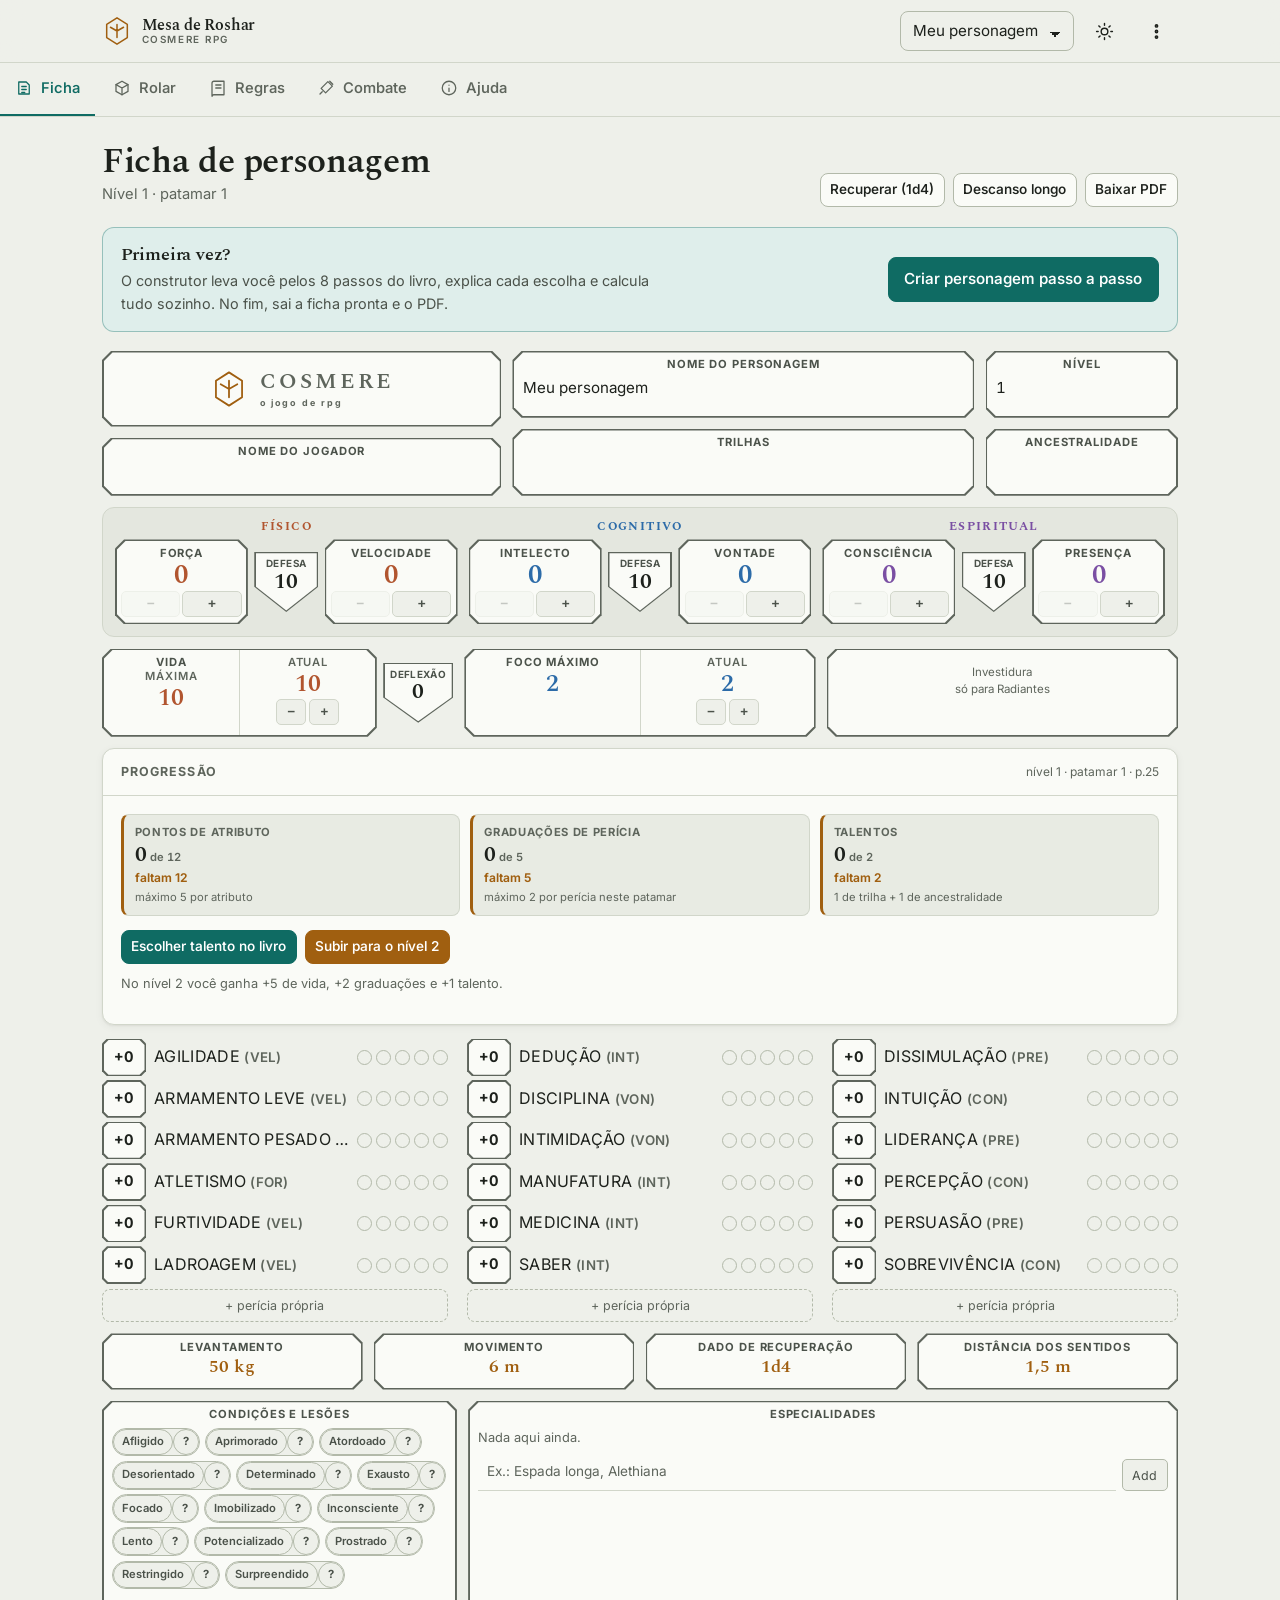
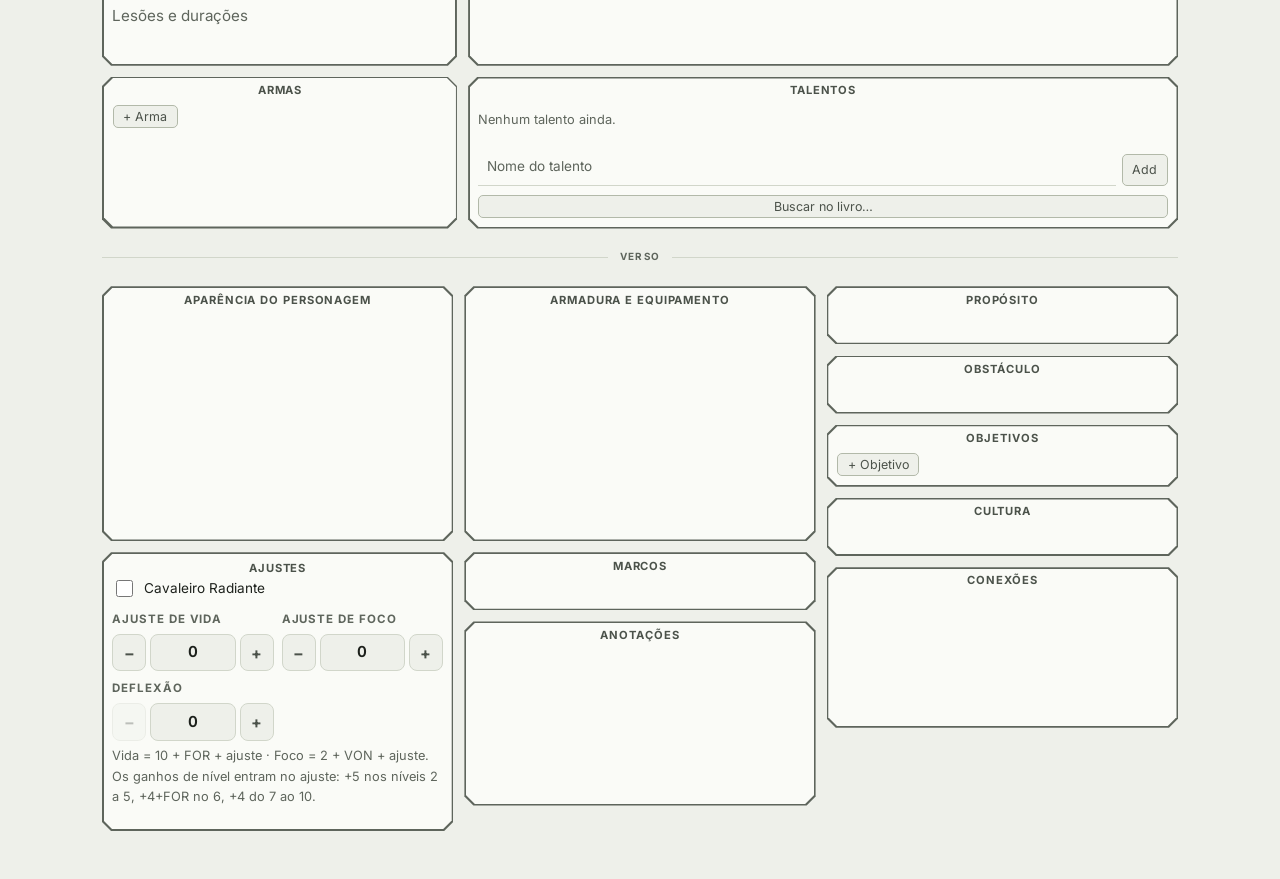
==== commit 8b38d88d: "Construtor guiado, ficha em PDF e extração dos livros corrigida - Construtor nos 8 passos do livro: " ====
--- a/app.html
+++ b/app.html
@@ -12,11 +12,12 @@
 <link rel="preconnect" href="https://fonts.googleapis.com">
 <link rel="preconnect" href="https://fonts.gstatic.com" crossorigin>
 <link rel="stylesheet" href="https://fonts.googleapis.com/css2?family=Spectral:ital,wght@0,500;0,600;1,500&amp;family=Inter:wght@400;500;600;700&amp;display=swap">
-<link rel="stylesheet" href="assets/css/base.css?v=14">
-<link rel="stylesheet" href="assets/css/componentes.css?v=14">
-<link rel="stylesheet" href="assets/css/layout.css?v=14">
-<link rel="stylesheet" href="assets/css/ficha.css?v=14">
-<link rel="stylesheet" href="assets/css/folha.css?v=14">
+<link rel="stylesheet" href="assets/css/base.css?v=15">
+<link rel="stylesheet" href="assets/css/componentes.css?v=15">
+<link rel="stylesheet" href="assets/css/layout.css?v=15">
+<link rel="stylesheet" href="assets/css/ficha.css?v=15">
+<link rel="stylesheet" href="assets/css/folha.css?v=15">
+<link rel="stylesheet" href="assets/css/criacao.css?v=15">
 <script>
   (function () {
     try {
@@ -155,7 +156,7 @@
 
 <div class="recado" id="recado" role="status" aria-live="polite" data-visivel="false"></div>
 
-<script src="assets/js/tema.js?v=14"></script>
-<script type="module" src="assets/js/app.js?v=14"></script>
+<script src="assets/js/tema.js?v=15"></script>
+<script type="module" src="assets/js/app.js?v=15"></script>
 </body>
 </html>
--- a/assets/css/base.css
+++ b/assets/css/base.css
@@ -16,7 +16,7 @@
   --borda-forte:  #b2b9a9;
   --tinta:        #1d211c;
   --tinta-2:      #4b524a;
-  --tinta-3:      #6a7168;
+  --tinta-3:      #5e655c;   /* 4,8:1 até no papel-2 (medido, WCAG 1.4.3) */
 
   /* --- acentos --- */
   --ambar:        #a05f10;   /* esferas infundidas */
--- a/assets/css/componentes.css
+++ b/assets/css/componentes.css
@@ -145,7 +145,7 @@
    é o próprio texto da etiqueta e não pode caber num quadrado de 22 px. */
 .etiqueta button:not(.etiqueta__abrir){
   display:grid; place-items:center;
-  width:22px; height:22px; flex:none; margin:-2px -6px -2px 0;
+  width:24px; height:24px; flex:none; margin:-3px -6px -3px 0;   /* 24px: mínimo do WCAG 2.5.8 */
   border:none; background:none; cursor:pointer;
   color:var(--tinta-3); font-size:1rem; line-height:1; border-radius:50%;
 }
--- a/assets/css/layout.css
+++ b/assets/css/layout.css
@@ -57,7 +57,7 @@
   .navegacao__lista{ overflow:visible }
   .navegacao__botao{
     flex:1; flex-direction:column; gap:.15rem; padding:.5rem .2rem;
-    font-size:.66rem; letter-spacing:.01em; border-bottom:none; border-top:2px solid transparent;
+    font-size:.72rem; letter-spacing:.01em; border-bottom:none; border-top:2px solid transparent;
   }
   .navegacao__botao[aria-selected="true"]{ border-top-color:var(--luz) }
   .navegacao__botao svg{ width:21px; height:21px }
--- a/assets/css/folha.css
+++ b/assets/css/folha.css
@@ -38,7 +38,7 @@
 /* rótulo no topo da caixa, como na ficha impressa */
 .rotulo{
   display:block; text-align:center;
-  font-size:.6rem; font-weight:700; letter-spacing:.1em; text-transform:uppercase;
+  font-size:.7rem; font-weight:700; letter-spacing:.08em; text-transform:uppercase;
   color:var(--tinta-2); padding:.3rem .4rem .15rem; line-height:1.25;
   /* a moldura corta com clip-path: rotulo nenhum pode passar da caixa */
   overflow-wrap:anywhere;
@@ -92,7 +92,7 @@
 @media (min-width:760px){ .faixa-atributos{ grid-template-columns:repeat(3,minmax(0,1fr)) } }
 
 .reino__nome{
-  text-align:center; font-size:.68rem; font-weight:700;
+  text-align:center; font-size:.72rem; font-weight:700;
   letter-spacing:.12em; text-transform:uppercase; margin-bottom:.35rem;
 }
 .reino[data-reino="fisico"] .reino__nome{ color:var(--fisico) }
@@ -133,7 +133,7 @@
 }
 /* O escudo tem clip-path: o que passar da largura e' cortado de verdade,
    entao o rotulo precisa caber. "Deflexão" e' a palavra mais longa daqui. */
-.escudo .rotulo{ padding:.25rem .15rem 0; font-size:.55rem; letter-spacing:.04em }
+.escudo .rotulo{ padding:.25rem .15rem 0; font-size:.62rem; letter-spacing:.04em }
 .escudo__valor{
   display:block; font-family:var(--f-titulo); font-size:1.35rem;
   font-weight:600; line-height:1.15;
@@ -325,6 +325,8 @@
 @media (max-width:520px){
   .arma-folha__acoes{ grid-column:1/-1 }
   .linha-pericia__circulos button{ width:18px; height:18px }
+  /* centros a 24px: o alvo de toque fica dentro do mínimo do WCAG 2.5.8 */
+  .linha-pericia__circulos{ gap:6px }
   .atr-caixa__passos button{ min-height:32px }
   .recurso-folha__passos button{ min-height:32px }
 }
@@ -336,7 +338,7 @@
 .objetivo-folha__marcas button{ position:relative }
 .linha-pericia__circulos button::after,
 .objetivo-folha__marcas button::after{
-  content:""; position:absolute; inset:-8px -2px;
+  content:""; position:absolute; inset:-8px -3px;
 }
 
 /* ---------- campos numéricos com passos ---------- */
@@ -374,7 +376,7 @@
 .medida[data-estado="sobrando"]{ border-left-color:var(--ambar) }
 .medida[data-estado="excedido"]{ border-left-color:var(--granada) }
 .medida__rotulo{
-  display:block; font-size:.62rem; font-weight:700; letter-spacing:.08em;
+  display:block; font-size:.7rem; font-weight:700; letter-spacing:.06em;
   text-transform:uppercase; color:var(--tinta-3);
 }
 .medida__conta{ display:block; font-family:var(--f-titulo); font-size:1.35rem; font-weight:600; line-height:1.2 }
@@ -510,8 +512,8 @@
 }
 .condicao__passos button:hover{ background:rgba(255,255,255,.32) }
 .condicao__ver{
-  border:none; background:none; cursor:pointer; width:20px; font:inherit;
-  font-size:.7rem; font-weight:700; color:var(--tinta-3);
+  border:none; background:none; cursor:pointer; width:26px; min-height:26px; font:inherit;
+  font-size:.78rem; font-weight:700; color:var(--tinta-3);
   border-left:1px solid var(--borda);
 }
 .condicao--ativa .condicao__ver{ color:#fff; border-left-color:rgba(255,255,255,.35) }
--- a/assets/css/criacao.css
+++ b/assets/css/criacao.css
@@ -0,0 +1,153 @@
+/* =========================================================================
+   criacao.css — o construtor de personagem e a prévia da folha
+   ========================================================================= */
+
+.criacao{ max-width:760px }
+.criacao__titulo{ font-size:1.45rem; margin-bottom:.4rem; outline:none }
+.criacao__explica{ color:var(--tinta-2); font-size:.95rem; line-height:1.55; margin:0 0 1.1rem; max-width:62ch }
+.criacao__pagina{ display:inline-block; font-size:.74rem; color:var(--tinta-3); font-weight:600; white-space:nowrap }
+.criacao__sub{ font-size:1rem; margin:1.6rem 0 .5rem; display:flex; align-items:baseline; gap:.5rem }
+.criacao__grupo{ font-family:var(--f-texto); font-size:.8rem; font-weight:700; letter-spacing:.06em;
+  text-transform:uppercase; color:var(--tinta-3); margin:1.2rem 0 .55rem; display:flex; gap:.5rem }
+.criacao__contador{ font-family:var(--f-texto); font-size:.78rem; font-weight:700; color:var(--tinta-3) }
+.criacao__acoes{ display:flex; flex-wrap:wrap; gap:.7rem; align-items:center; margin-bottom:1rem }
+.criacao__acoes .placar{ margin:0 }
+.criacao__falta{ margin:1.6rem 0 0; padding:.75rem .9rem; border-radius:var(--r-p);
+  background:var(--ambar-fundo); color:var(--tinta); font-size:.9rem; border-left:3px solid var(--ambar) }
+.criacao__falta[hidden]{ display:none }
+.criacao__alerta{ margin:.6rem 0 0; padding:.6rem .75rem; border-radius:var(--r-p);
+  background:var(--granada-fundo); color:var(--tinta); font-size:.86rem; border-left:3px solid var(--granada) }
+.criacao__ok{ margin:0 0 1rem; padding:.6rem .8rem; border-radius:var(--r-p); background:var(--luz-fundo);
+  color:var(--tinta); font-size:.88rem; border-left:3px solid var(--luz) }
+.criacao__ganhos{ margin-bottom:.5rem }
+.criacao__bloqueados{ margin:.8rem 0 0; font-size:.88rem; color:var(--tinta-2) }
+.criacao__bloqueados summary{ cursor:pointer; font-weight:600; color:var(--tinta); min-height:32px; display:flex; align-items:center }
+.criacao__bloqueados ul{ margin:.4rem 0; padding-left:1.1rem; line-height:1.6 }
+.lista-simples{ margin:0; padding-left:1.1rem; line-height:1.6; font-size:.92rem }
+
+/* selos de recomendação: texto, não só cor (WCAG 1.4.1) */
+.selo{ display:inline-block; font-family:var(--f-texto); font-size:.7rem; font-weight:700; letter-spacing:.03em;
+  padding:.12rem .45rem; border-radius:99px; background:var(--ambar-fundo); color:var(--ambar-texto, var(--ambar));
+  border:1px solid color-mix(in srgb, var(--ambar) 40%, transparent); vertical-align:middle; white-space:nowrap }
+.selo--luz{ background:var(--luz-fundo); color:var(--luz); border-color:color-mix(in srgb, var(--luz) 40%, transparent) }
+
+/* ------------------------------------------------ barra de passos */
+.trilho{ display:flex; gap:4px; overflow-x:auto; scrollbar-width:none }
+.trilho::-webkit-scrollbar{ display:none }
+.trilho button{ flex:1 0 auto; min-width:34px; min-height:32px; padding:0; border:0; background:none;
+  display:flex; flex-direction:column; gap:4px; align-items:stretch; cursor:pointer; color:var(--tinta-3);
+  font:600 .72rem/1 var(--f-texto) }
+.trilho button i{ flex:none; height:4px; border-radius:99px; background:var(--borda); transition:background-color var(--transicao) }
+.trilho button[data-estado="feito"] i{ background:var(--luz) }
+.trilho button[data-estado="agora"] i{ background:var(--ambar) }
+.trilho button[data-estado="agora"]{ color:var(--tinta) }
+.trilho button[disabled]{ cursor:default; opacity:.55 }
+.trilho span{ display:none; white-space:nowrap; text-align:left }
+@media (min-width:760px){ .trilho span{ display:block } }
+
+/* ------------------------------------------------ resumo ao vivo */
+/* no celular é uma faixa fina que rola de lado; no desktop vira grade */
+.resumo-vivo{ display:flex; gap:.2rem; overflow-x:auto; scrollbar-width:thin;
+  position:sticky; top:-1.5rem; z-index:2; margin:0 0 1rem; padding:.35rem; border-radius:var(--r-m);
+  background:var(--superficie); border:1px solid var(--borda); box-shadow:var(--sombra-1) }
+.resumo-vivo__item{ flex:none; display:flex; flex-direction:column; gap:.05rem; padding:.2rem .5rem; border-radius:var(--r-p) }
+.resumo-vivo__item span{ font-size:.69rem; font-weight:700; letter-spacing:.03em; text-transform:uppercase; color:var(--tinta-3); white-space:nowrap }
+.resumo-vivo__item strong{ font-size:.98rem; white-space:nowrap }
+@media (min-width:760px){
+  .resumo-vivo{ display:grid; grid-template-columns:repeat(auto-fill, minmax(104px, 1fr)); overflow:visible; padding:.5rem }
+}
+.resumo-vivo__item[data-mudou]{ animation:mudou 1.1s ease-out }
+@keyframes mudou{ 0%{ background:var(--ambar-fundo); box-shadow:inset 0 0 0 1px var(--ambar) } 100%{ background:transparent } }
+
+/* ------------------------------------------------ atributos */
+.atributos-criacao{ display:grid; gap:.9rem }
+@media (min-width:860px){ .atributos-criacao{ grid-template-columns:repeat(3, 1fr) } }
+.reino-criacao{ border:1px solid var(--borda); border-radius:var(--r-m); background:var(--superficie); padding:.75rem;
+  border-top:3px solid var(--cor) }
+.reino-criacao[data-reino="fisico"]{ --cor:var(--fisico) }
+.reino-criacao[data-reino="cognitivo"]{ --cor:var(--cognitivo) }
+.reino-criacao[data-reino="espiritual"]{ --cor:var(--espiritual) }
+.reino-criacao__titulo{ font-family:var(--f-texto); font-size:.76rem; font-weight:700; letter-spacing:.06em;
+  text-transform:uppercase; color:var(--tinta-2); margin-bottom:.5rem }
+.atributo-criacao + .atributo-criacao{ margin-top:.75rem; padding-top:.75rem; border-top:1px dashed var(--borda) }
+.atributo-criacao__topo{ display:flex; align-items:center; gap:.6rem; justify-content:space-between }
+.atributo-criacao__nome{ font-family:var(--f-titulo); font-weight:600; font-size:1.05rem }
+.atributo-criacao__papel{ margin:.25rem 0 0; font-size:.8rem; color:var(--tinta-2) }
+.atributo-criacao__pericias{ margin:.3rem 0 0; font-size:.82rem; color:var(--tinta-2); line-height:1.6 }
+.atributo-criacao__pericias b{ color:var(--tinta) }
+.passos{ display:flex; align-items:center; gap:.35rem; flex:none }
+.passos strong{ min-width:1.6ch; text-align:center; font-size:1.35rem }
+.passos button{ width:44px; height:44px; border-radius:var(--r-p); border:1px solid var(--borda-forte);
+  background:var(--superficie-2); color:var(--tinta); font-size:1.2rem; font-weight:700; cursor:pointer }
+.passos button:hover:not([disabled]){ background:var(--luz); border-color:var(--luz); color:#fff }
+.passos button[disabled]{ opacity:.35; cursor:default }
+
+/* ------------------------------------------------ perícias */
+.pericia--criacao .pericia__nome{ display:flex; flex-wrap:wrap; align-items:center; gap:.3rem }
+.pericia--criacao{ gap:.5rem }
+.pericia--criacao .pericia__nome{ min-width:0 }
+.passos--pequeno{ gap:.2rem }
+.passos--pequeno strong{ font-size:1rem; min-width:1.4ch }
+.passos--pequeno button{ width:40px; height:40px; font-size:1.05rem }
+/* no celular as bolinhas repetem o número do meio: some com elas */
+@media (max-width:520px){ .pericia--criacao .pericia__pontos{ display:none } }
+
+/* ------------------------------------------------ culturas */
+.culturas{ display:grid; grid-template-columns:repeat(auto-fill, minmax(150px, 1fr)); gap:.45rem }
+.cultura{ border:1px solid var(--borda); border-radius:var(--r-p); background:var(--superficie) }
+.cultura[data-escolhida="true"]{ border-color:var(--luz); background:var(--luz-fundo) }
+.cultura__botao{ width:100%; min-height:44px; padding:.5rem .7rem; border:0; background:none; cursor:pointer;
+  text-align:left; font:600 .92rem var(--f-texto); color:var(--tinta); display:flex; align-items:center; gap:.4rem }
+.cultura__botao[aria-pressed="true"]::before{ content:"✓"; color:var(--luz); font-weight:800 }
+.cultura__detalhe{ border-top:1px solid var(--borda); font-size:.84rem; color:var(--tinta-2) }
+.cultura__detalhe summary{ cursor:pointer; padding:.35rem .7rem; min-height:32px; display:flex; align-items:center;
+  font-weight:600; color:var(--luz) }
+.cultura__detalhe p{ margin:0; padding:.2rem .7rem .6rem; line-height:1.5 }
+.cultura__detalhe[open]{ grid-column:1 / -1 }
+.cultura:has(.cultura__detalhe[open]){ grid-column:1 / -1 }
+
+.linha--campo{ align-items:flex-end; flex-wrap:wrap }
+.linha--campo .campo{ min-width:220px }
+.etiqueta__tirar{ background:none; border:0; cursor:pointer; color:inherit; padding:0 .15rem 0 .35rem;
+  min-width:24px; min-height:24px; font-size:1rem; line-height:1 }
+.sugestoes{ margin-top:.6rem }
+.sugestoes .etiqueta{ min-height:32px; cursor:pointer }
+
+/* ------------------------------------------------ talentos */
+.talento-criacao .escolha{ width:100% }
+.talento-criacao__mais{ margin:.25rem .2rem 0; font-size:.86rem; color:var(--tinta-2) }
+.talento-criacao__mais summary{ cursor:pointer; color:var(--luz); font-weight:600; min-height:32px; display:flex; align-items:center }
+.talento-criacao__mais p{ white-space:pre-line; line-height:1.55; margin:.3rem 0 .4rem }
+.escolha__efeito{ display:block; font-size:.8rem; color:var(--verde); font-weight:600; margin-top:.4rem }
+
+/* ------------------------------------------------ equipamento */
+.armas-criacao{ display:grid; grid-template-columns:repeat(auto-fill, minmax(200px, 1fr)); gap:.45rem }
+.arma-criacao{ text-align:left; display:flex; flex-direction:column; gap:.15rem; padding:.6rem .75rem; min-height:44px;
+  border:1px solid var(--borda); border-radius:var(--r-p); background:var(--superficie); color:var(--tinta);
+  cursor:pointer; font:inherit }
+.arma-criacao span{ font-size:.86rem; color:var(--tinta-2) }
+.arma-criacao small{ font-size:.74rem; color:var(--tinta-3) }
+.arma-criacao[aria-pressed="true"]{ border-color:var(--luz); background:var(--luz-fundo); box-shadow:inset 0 0 0 1px var(--luz) }
+.arma-criacao[aria-pressed="true"] strong::before{ content:"✓ "; color:var(--luz) }
+.grade-criacao{ display:grid; gap:.8rem; margin-top:1.2rem }
+@media (min-width:700px){ .grade-criacao{ grid-template-columns:1fr 1fr } }
+
+/* ------------------------------------------------ prévia da folha */
+.folha-previa{ display:grid; gap:1rem }
+@media (min-width:1000px){ .folha-previa{ grid-template-columns:1fr 1fr } .criacao:has(.folha-previa){ max-width:none } }
+.folha-previa__pagina{ background:#fff; border-radius:4px; box-shadow:var(--sombra-2); overflow:hidden; line-height:0 }
+.folha-previa__pagina svg{ display:block; width:100%; height:auto }
+
+/* ------------------------------------------------ convite na ficha vazia */
+.convite-criacao{ display:flex; flex-wrap:wrap; align-items:center; gap:1rem; justify-content:space-between;
+  margin:0 0 1.2rem; padding:1rem 1.1rem; border-radius:var(--r-m); background:var(--luz-fundo);
+  border:1px solid color-mix(in srgb, var(--luz) 35%, transparent) }
+.convite-criacao h3{ font-size:1.1rem; margin-bottom:.25rem }
+.convite-criacao p{ margin:0; font-size:.9rem; color:var(--tinta-2); max-width:60ch }
+
+@media (prefers-reduced-motion:reduce){
+  .resumo-vivo__item[data-mudou]{ animation:none; background:var(--ambar-fundo) }
+}
+
+/* âmbar sobre âmbar-fundo fica em 4,3:1 no claro: o selo usa um tom mais fundo (5,1:1) */
+:root:not([data-tema="escuro"]){ --ambar-texto:#8f5410 }
